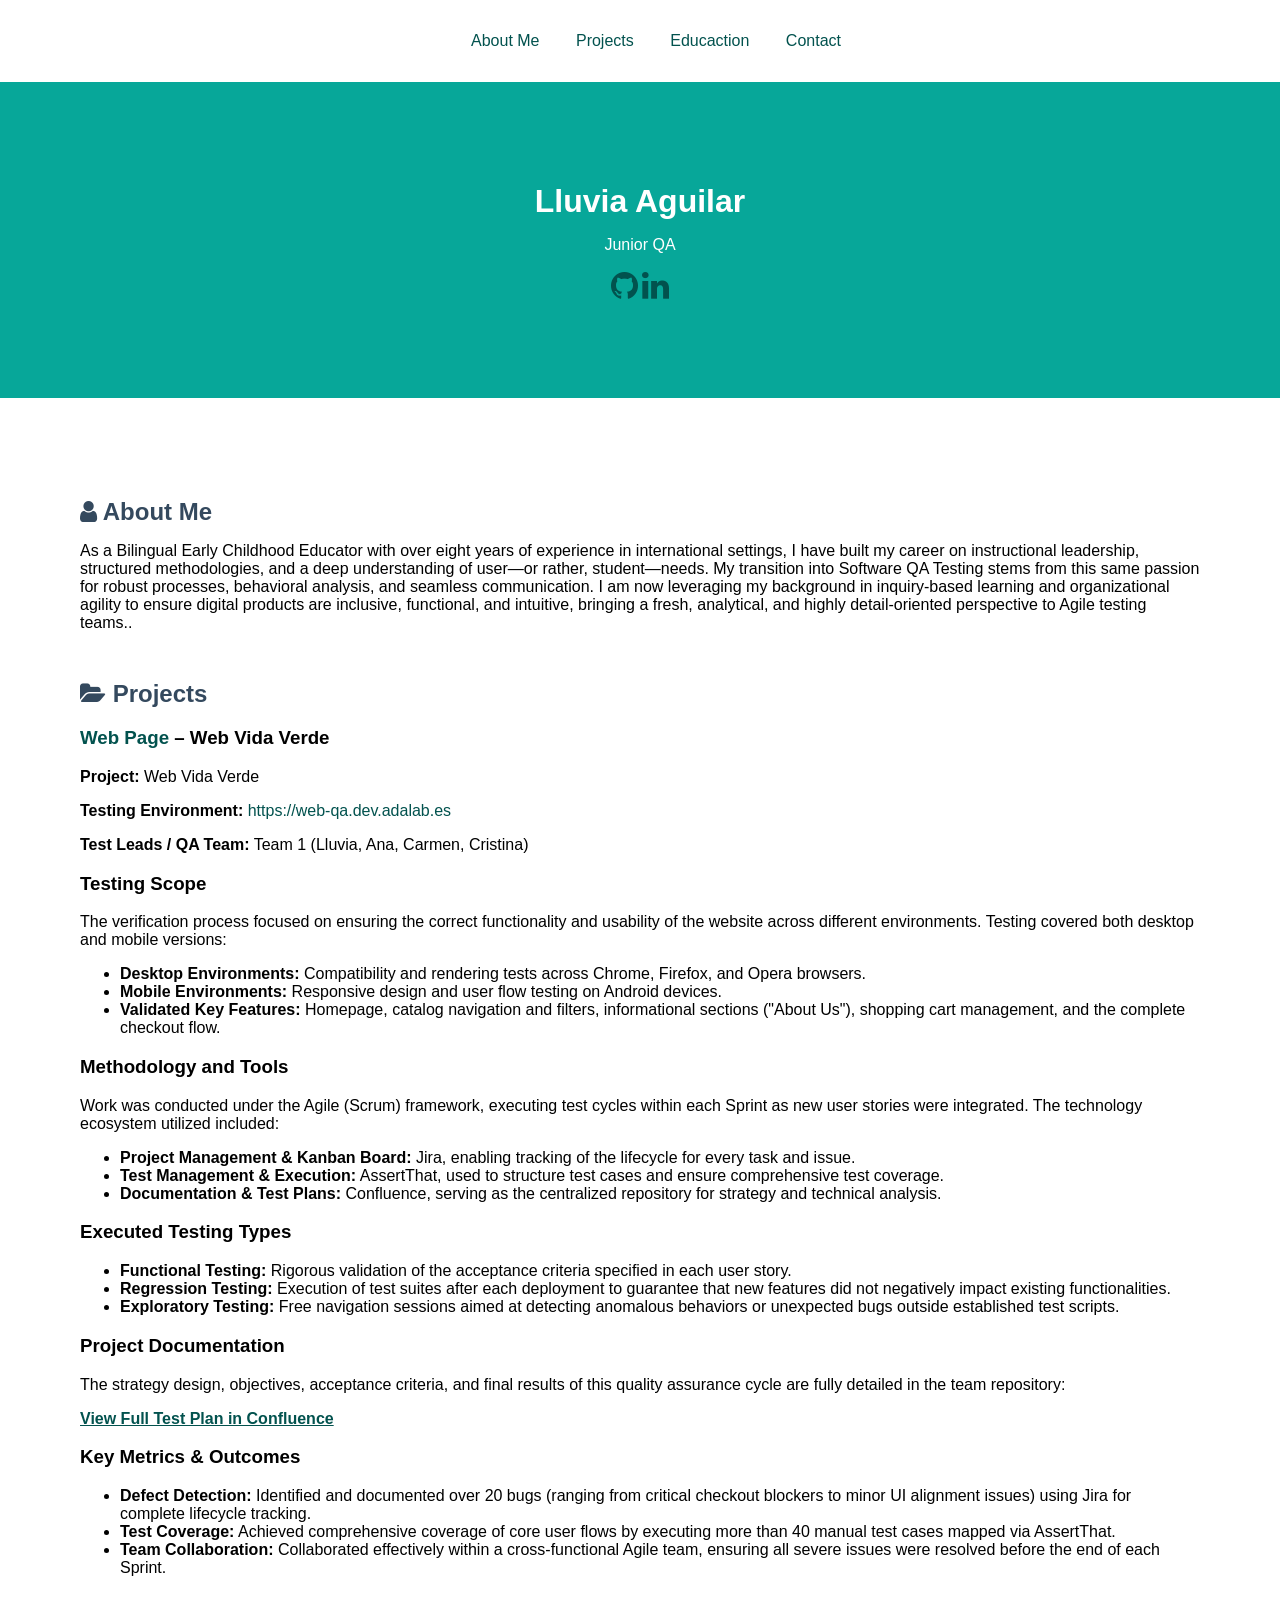
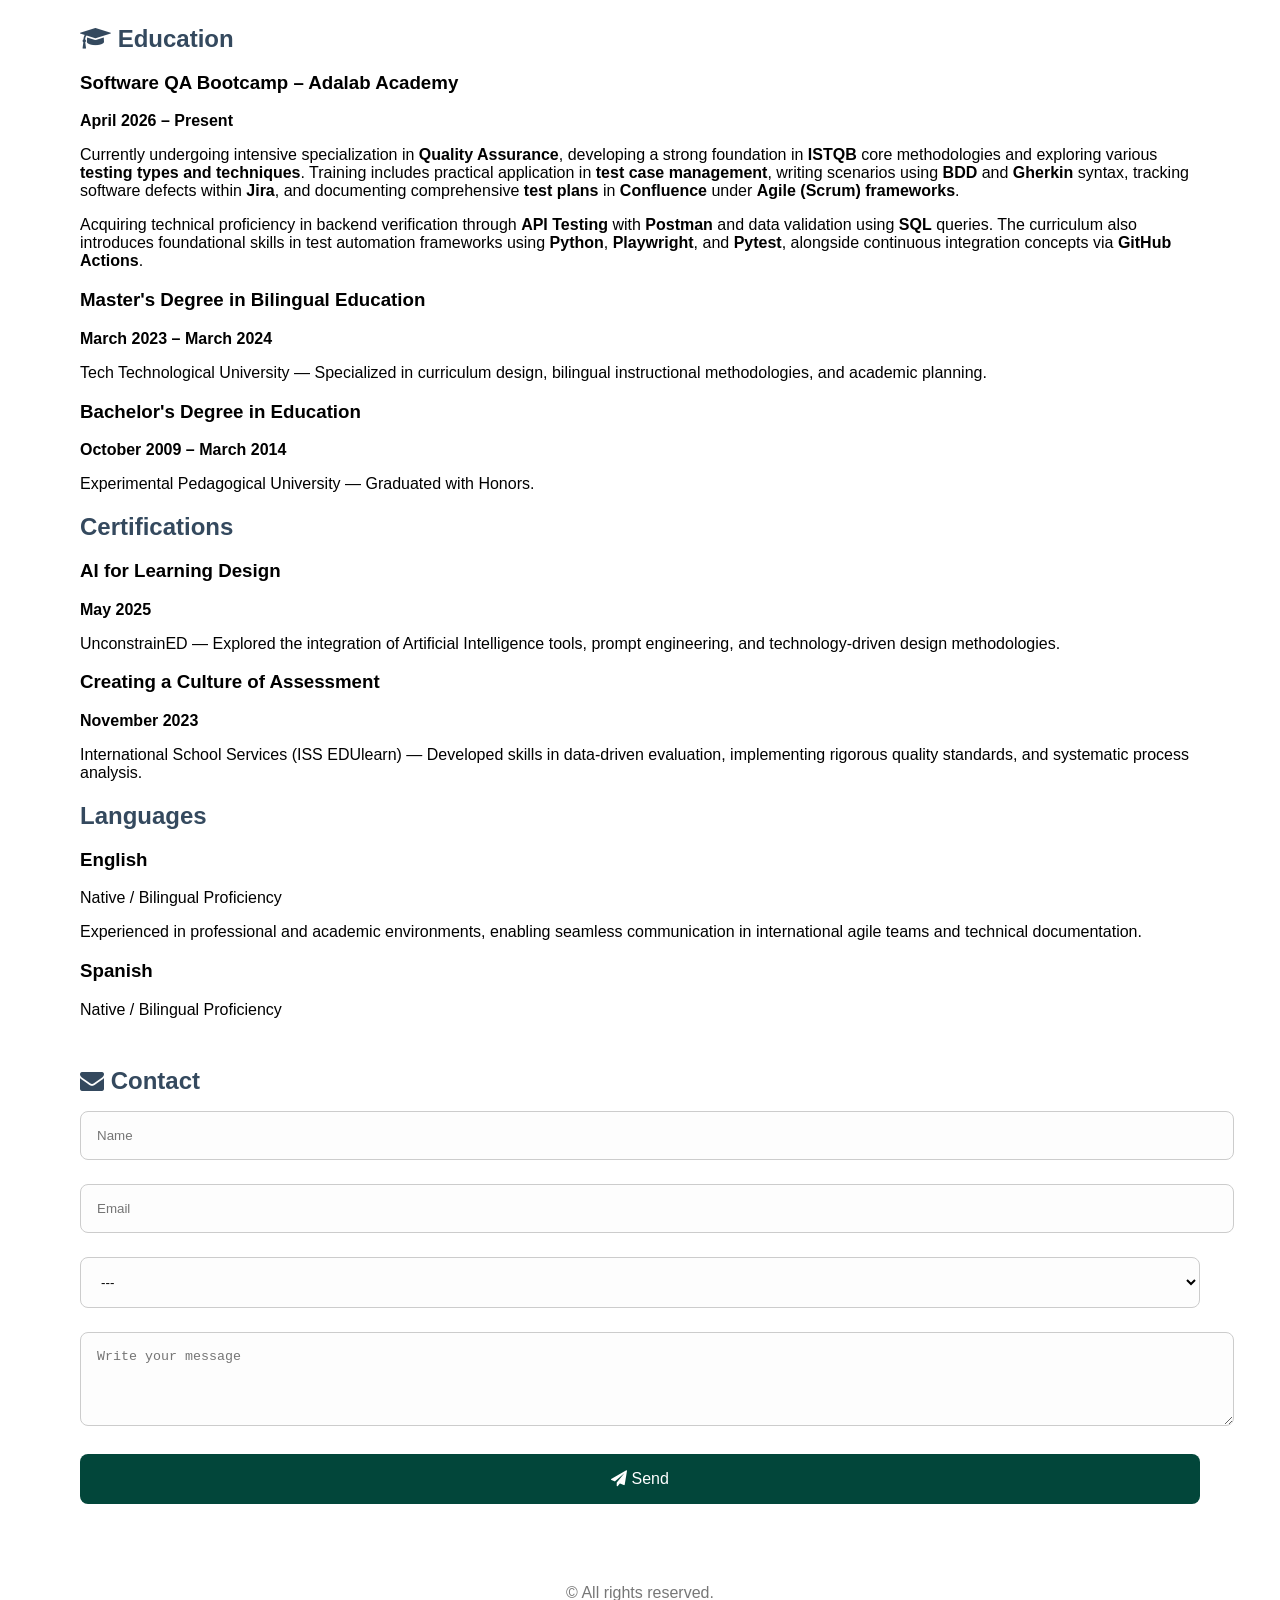
==== index.html @ c4179ae0 "Actualizada sección contacto" ====
<!DOCTYPE html>
<html lang="es">

<head>
  <meta charset="UTF-8" />
  <meta name="viewport" content="width=device-width, initial-scale=1.0" />
  <meta name="description" content="Portfolio QA Junior Lluvia Aguilar" />
  <meta name="author" content="Lluvia Aguilar" />
  <title>Lluvia Aguilar - Portfolio</title>
  <link href="style.css" rel="stylesheet" />
  <!-- Importar Font Awesome para los iconos -->
  <link rel="stylesheet" href="https://cdnjs.cloudflare.com/ajax/libs/font-awesome/4.7.0/css/font-awesome.min.css" />
</head>

<body>
        <!-- Menú de navegación -->
  <nav>
      <ul>
        <li><a id="aboutme" href="#aboutme">About Me</a></li>
        <li><a id="menuprojects" href="#projects">Projects</a></li>
        <li><a id="menueducation" href="#education">Educaction</a></li>
        <li><a id="menucontact" href="#contact">Contact</a></li>
      </ul>
    </nav>
  <header>
    <h1 id="minombre">Lluvia Aguilar</h1>
    <p id="titulo">Junior QA</p>
    <p>
      <a id="linkgithub" href="https://github.com/LluviaAQAOrganization" title="GitHub"
        class="fa fa-github fa-2x" aria-label="GitHub"></a>
      <a id="linklinkedin" href="https://www.linkedin.com/in/lluvia-aguilar-l-34731b346/" title="LinkedIn"
        class="fa fa-linkedin fa-2x" aria-label="LinkedIn"></a>
    </p>
  </header>
  <main>
    <section id="aboutme">
      <h2 id="tituloaboutme">
        <i class="fa fa-user"></i> About Me
      </h2>
<p>As a Bilingual Early Childhood Educator with over eight years of experience in international settings, I have built my career on instructional leadership, structured methodologies, and a deep understanding of user—or rather, student—needs. My transition into Software QA Testing stems from this same passion for robust processes, behavioral analysis, and seamless communication. I am now leveraging my background in inquiry-based learning and organizational agility to ensure digital products are inclusive, functional, and intuitive, bringing a fresh, analytical, and highly detail-oriented perspective to Agile testing teams..
</p>

    </section>

    <section id="projects">
      <h2 id="tituloprojects">
        <i class="fa fa-folder-open"></i> Projects
      </h2>

      <h3>
        <a id="linkproyectoapi" href="https://web-qa.dev.adalab.es/" target="_blank">Web Page</a>
        – Web Vida Verde
      </h3>
      <p><strong>Project:</strong> Web Vida Verde</p>
<p><strong>Testing Environment:</strong> <a href="https://web-qa.dev.adalab.es" target="_blank">https://web-qa.dev.adalab.es</a></p>
<p><strong>Test Leads / QA Team:</strong> Team 1 (Lluvia, Ana, Carmen, Cristina)</p>
  <h3>Testing Scope</h3>
<p>
  The verification process focused on ensuring the correct functionality and usability of the website across different environments. Testing covered both desktop and mobile versions:
</p>
<ul>
  <li><strong>Desktop Environments:</strong> Compatibility and rendering tests across Chrome, Firefox, and Opera browsers.</li>
  <li><strong>Mobile Environments:</strong> Responsive design and user flow testing on Android devices.</li>
  <li><strong>Validated Key Features:</strong> Homepage, catalog navigation and filters, informational sections ("About Us"), shopping cart management, and the complete checkout flow.</li>
</ul>

<h3>Methodology and Tools</h3>
<p>
  Work was conducted under the Agile (Scrum) framework, executing test cycles within each Sprint as new user stories were integrated. The technology ecosystem utilized included:
</p>
<ul>
  <li><strong>Project Management & Kanban Board:</strong> Jira, enabling tracking of the lifecycle for every task and issue.</li>
  <li><strong>Test Management & Execution:</strong> AssertThat, used to structure test cases and ensure comprehensive test coverage.</li>
  <li><strong>Documentation & Test Plans:</strong> Confluence, serving as the centralized repository for strategy and technical analysis.</li>
</ul>

<h3>Executed Testing Types</h3>
<ul>
  <li><strong>Functional Testing:</strong> Rigorous validation of the acceptance criteria specified in each user story.</li>
  <li><strong>Regression Testing:</strong> Execution of test suites after each deployment to guarantee that new features did not negatively impact existing functionalities.</li>
  <li><strong>Exploratory Testing:</strong> Free navigation sessions aimed at detecting anomalous behaviors or unexpected bugs outside established test scripts.</li>
</ul>

<h3>Project Documentation</h3>
<p>
  The strategy design, objectives, acceptance criteria, and final results of this quality assurance cycle are fully detailed in the team repository:
</p>
<p>
  <strong><a href="https://bootcampqa-equipo1.atlassian.net/wiki/spaces/E1/pages/98306/Plan+de+Pruebas+-+Web+Vida+Verde" target="_blank" style="color: #02524e; text-decoration: underline;">View Full Test Plan in Confluence</a></strong>
</p>
 
<h3>Key Metrics & Outcomes</h3>
<ul>
  <li><strong>Defect Detection:</strong> Identified and documented over 20 bugs (ranging from critical checkout blockers to minor UI alignment issues) using Jira for complete lifecycle tracking.</li>
  <li><strong>Test Coverage:</strong> Achieved comprehensive coverage of core user flows by executing more than 40 manual test cases mapped via AssertThat.</li>
  <li><strong>Team Collaboration:</strong> Collaborated effectively within a cross-functional Agile team, ensuring all severe issues were resolved before the end of each Sprint.</li>
</ul>

    </section>

    <section id="educacion">
      <h2 id="tituloeducacion">
        <i class="fa fa-graduation-cap"></i> Education
      </h2>

      <h3>Software QA Bootcamp – Adalab Academy</h3>
<p><strong>April 2026 – Present</strong></p>

    Currently undergoing intensive specialization in <strong>Quality Assurance</strong>, developing a strong foundation in 
    <strong>ISTQB</strong> core methodologies and exploring various <strong>testing types and techniques</strong>. 
    Training includes practical application in <strong>test case management</strong>, writing scenarios using 
    <strong>BDD</strong> and <strong>Gherkin</strong> syntax, tracking software defects within <strong>Jira</strong>, 
    and documenting comprehensive <strong>test plans</strong> in <strong>Confluence</strong> under <strong>Agile (Scrum) frameworks</strong>.
  </p>
  
  <p>
    Acquiring technical proficiency in backend verification through <strong>API Testing</strong> with 
    <strong>Postman</strong> and data validation using <strong>SQL</strong> queries. The curriculum also introduces 
    foundational skills in test automation frameworks using <strong>Python</strong>, <strong>Playwright</strong>, and 
    <strong>Pytest</strong>, alongside continuous integration concepts via <strong>GitHub Actions</strong>.
  </p>

     <div class="education-block">
  <h3>Master's Degree in Bilingual Education</h3>
  <p class="date"><strong>March 2023 – March 2024</strong></p>
  <p>Tech Technological University — Specialized in curriculum design, bilingual instructional methodologies, and academic planning.</p>
</div>

<div class="education-block">
  <h3>Bachelor's Degree in Education</h3>
  <p class="date"><strong>October 2009 – March 2014</strong></p>
  <p>Experimental Pedagogical University — Graduated with Honors.</p>
</div>

<h2>Certifications</h2>

<div class="education-block">
  <h3>AI for Learning Design</h3>
  <p class="date"><strong>May 2025</strong></p>
  <p>UnconstrainED — Explored the integration of Artificial Intelligence tools, prompt engineering, and technology-driven design methodologies.</p>
</div>

<div class="education-block">
  <h3>Creating a Culture of Assessment</h3>
  <p class="date"><strong>November 2023</strong></p>
  <p>International School Services (ISS EDUlearn) — Developed skills in data-driven evaluation, implementing rigorous quality standards, and systematic process analysis.</p>
</div>

<section id="languages">
  <h2>Languages</h2>
  
  <div class="education-block">
    <h3>English</h3>
    <p class="education-date">Native / Bilingual Proficiency</p>
    <p>Experienced in professional and academic environments, enabling seamless communication in international agile teams and technical documentation.</p>
  </div>

  <div class="education-block">
    <h3>Spanish</h3>
    <p class="education-date">Native / Bilingual Proficiency</p>
  </div>
</section>

    </section>

<section id="contact">
  <h2 id="titulocontacto">
    <i class="fa fa-envelope"></i> Contact
  </h2>
  <form id="contactForm" onsubmit="return enviarFormulario(event)">
    <input id="name" type="text" placeholder="Name" />
    <input id="email" type="email" placeholder="Email" />
    <select id="message">
      <option value="">---</option>
      <option value="info">Information</option>
      <option value="job">Job Opportunity</option>
      <option value="other">Other</option>
    </select>
    <textarea id="mensaje" rows="4" placeholder="Write your message"></textarea>
    <button id="enviar" type="submit">
      <i class="fa fa-paper-plane"></i> Send
    </button>
  </form>
  <p id="formMessage"></p>
</section>


  <footer>
    <p>&copy; All rights reserved.</p>
  </footer>
</body>
<script src="script.js" defer></script>
</html>
---- style.css ----
body {
  font-family: Verdana, Arial, sans-serif;
  font-size: 1rem;
  color: black;
  margin: 0;
}

header {
  background-color: rgb(7, 167, 153);
  color: white;
  padding: 5rem;
  text-align: center;
}

main {
  padding: 5rem;
  text-align: left;
}

nav {
  text-align: center;
  width:100%;
  padding: 1rem;
}

nav ul {
  padding: 0;
  margin: 0;
    background-color: white;
  
}

nav ul li {
  display: inline-block;
  margin: 0rem;
  font-size: 1rem;
  padding: 1rem;
  border-radius: 0.5rem ;

}
/* Menú vertical en móvil */
@media (max-width: 768px) {
  nav ul li {
    display: block;
    margin: 0.8rem 0;
  }
}

h1 {
  font-size: 2rem;
  margin-bottom: 1rem;
}

p {
  font-size: 1rem;
  margin-bottom: 1rem;
}

a {
  color: #02524e;
  text-decoration: none;
}

a:hover {
  text-decoration: underline;
}

section {
  margin-bottom: 3rem;
}

h2 {
  font-size: 1.5rem;
  margin-bottom: 1rem;
  color: #34495e;
}

/* FORMULARIO */
form {
  width: 100%;
  font-size: 1rem;
}

input,
textarea,
select {
  width: 100%;
  padding: 1rem;
  margin-bottom: 1.5rem;
  border: 1px solid #ccc;
  border-radius: 0.5rem;
  background-color: #fdfdfd;
}

button {
  width: 100%;
  padding: 1rem;
  background-color: #02463a;
  color: white;
  border: none;
  border-radius: 0.5rem;
  font-size: 1rem;
}

footer {
  margin-top: 2rem;
  padding: 1rem;
  font-size: 0.9rem;
  color: #777;
  text-align: center;
}

table {
  width: 100%;
  border-collapse: collapse;
  table-layout: fixed; /* CLAVE */
  font-family: Arial, sans-serif;
}

th, td {
  border: 1px solid #ddd;
  padding: 6px;
  font-size: 14px;
  word-wrap: break-word;
  overflow-wrap: break-word;
}

thead {
  background-color: #f4f4f4;
}

/* Móvil */
@media (max-width: 768px) {
  th, td {
    font-size: 12px;
    padding: 4px;
  }
}
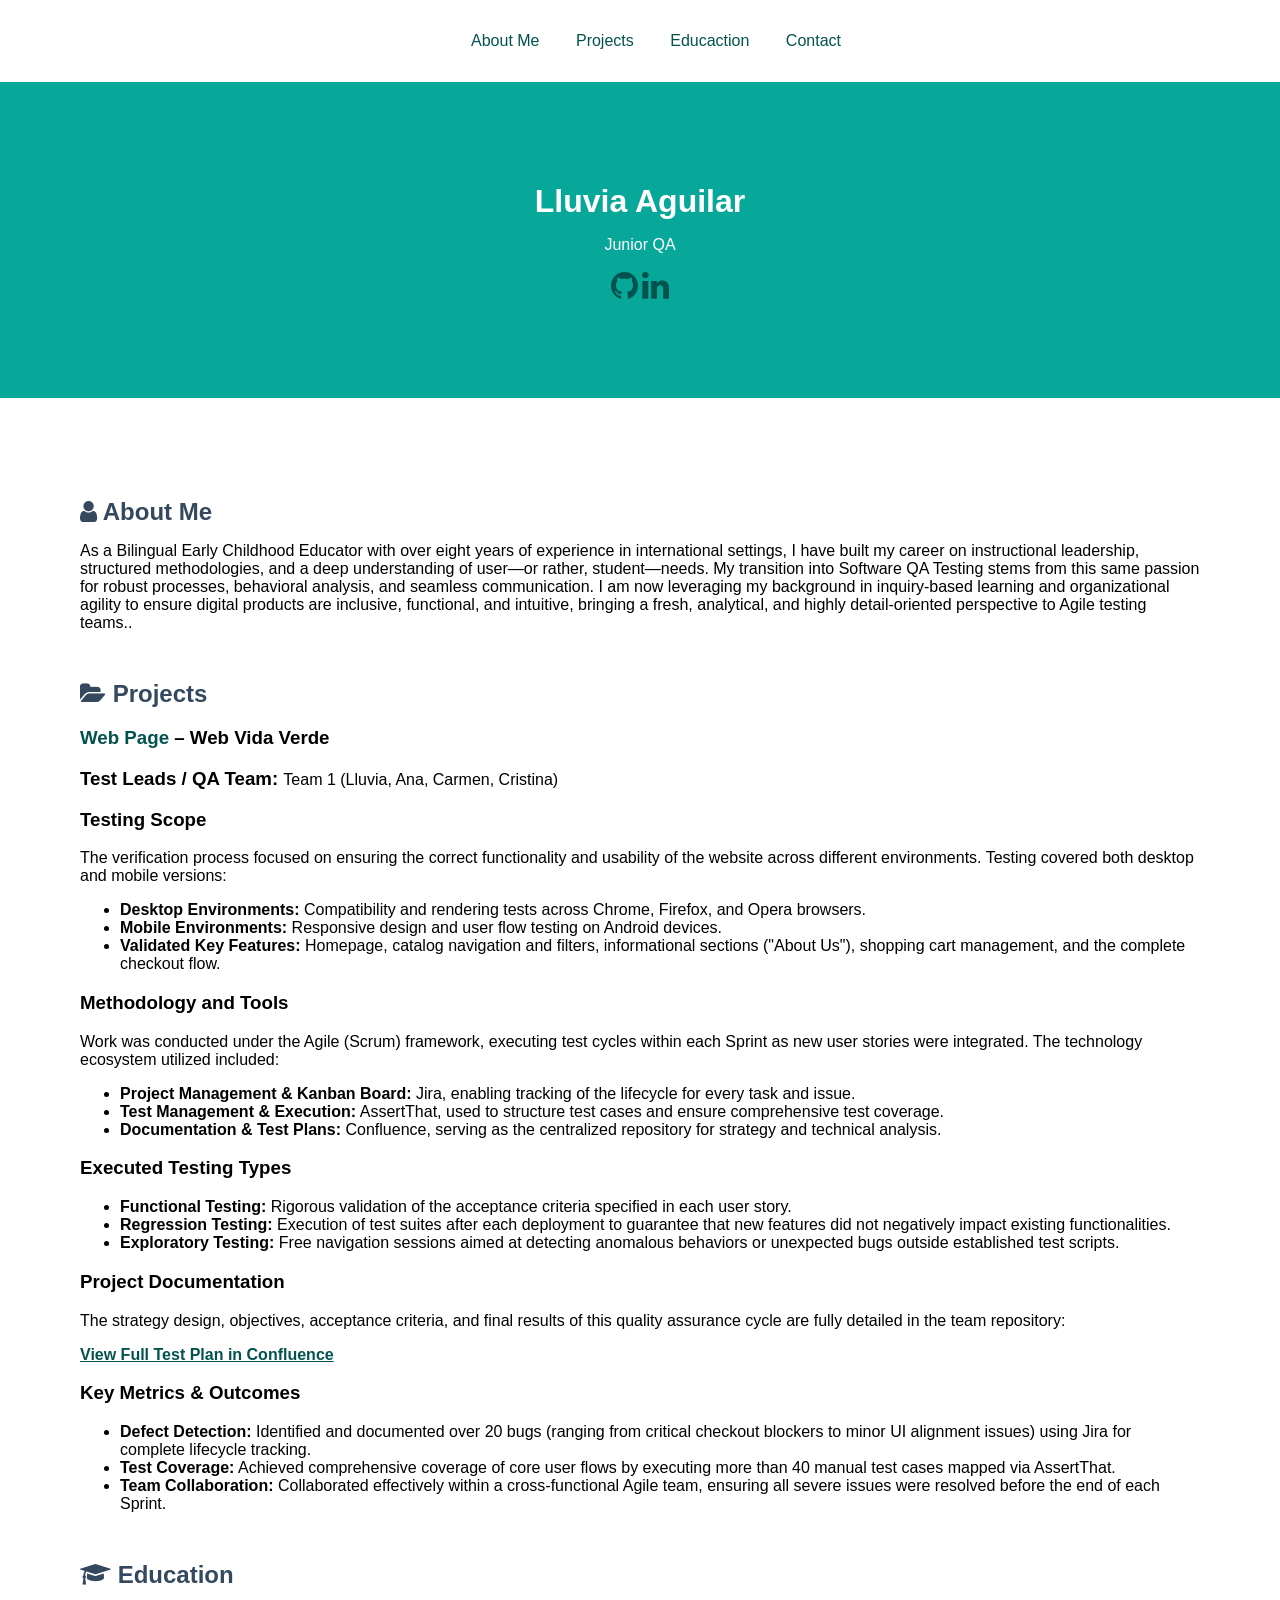
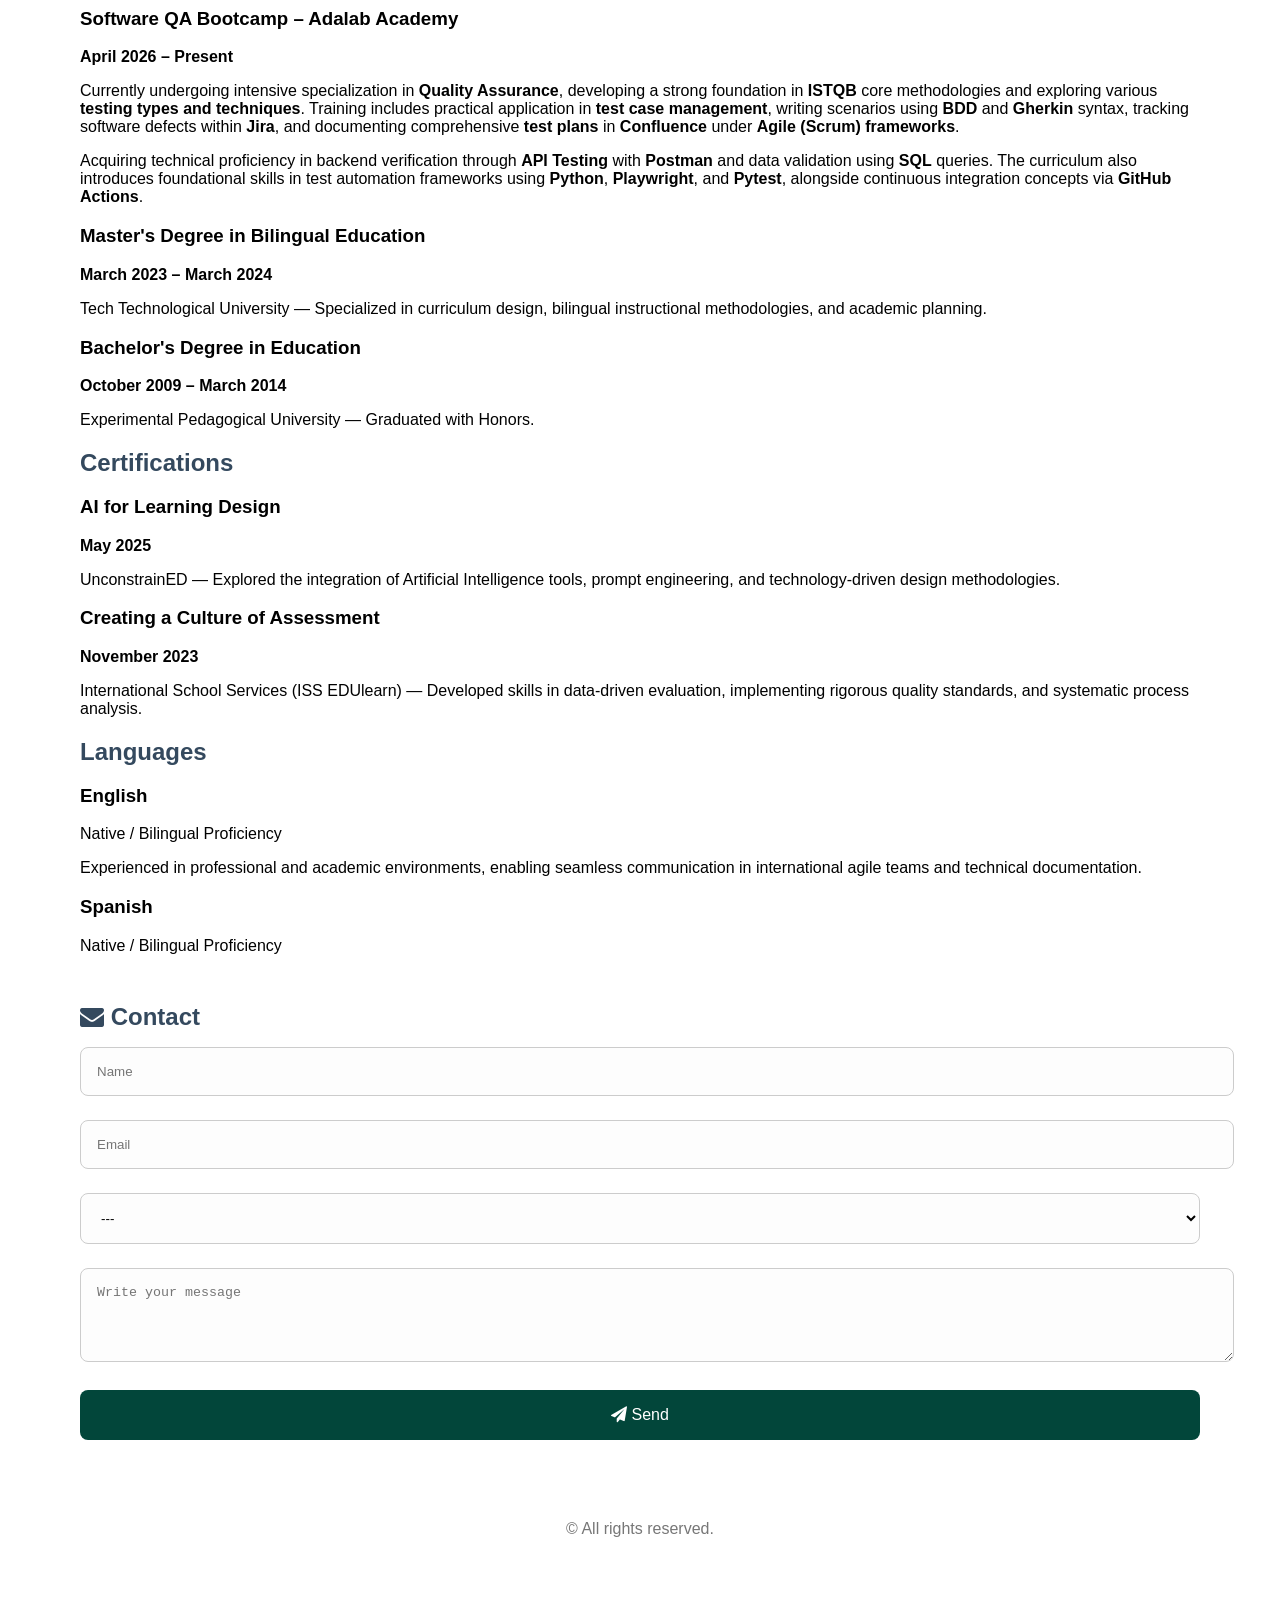
==== commit 43967640: "Cambios practicas" ====
--- a/index.html
+++ b/index.html
@@ -51,9 +51,8 @@
         <a id="linkproyectoapi" href="https://web-qa.dev.adalab.es/" target="_blank">Web Page</a>
         – Web Vida Verde
       </h3>
-      <p><strong>Project:</strong> Web Vida Verde</p>
-<p><strong>Testing Environment:</strong> <a href="https://web-qa.dev.adalab.es" target="_blank">https://web-qa.dev.adalab.es</a></p>
-<p><strong>Test Leads / QA Team:</strong> Team 1 (Lluvia, Ana, Carmen, Cristina)</p>
+      <h3>Test Leads / QA Team: <span class="team-description">Team 1 (Lluvia, Ana, Carmen, Cristina)</span></h3>
+
   <h3>Testing Scope</h3>
 <p>
   The verification process focused on ensuring the correct functionality and usability of the website across different environments. Testing covered both desktop and mobile versions:
--- a/style.css
+++ b/style.css
@@ -137,4 +137,8 @@
   }
 }
 
+.team-description {
+  font-weight: normal;
+  font-size: 1rem;
+}
 
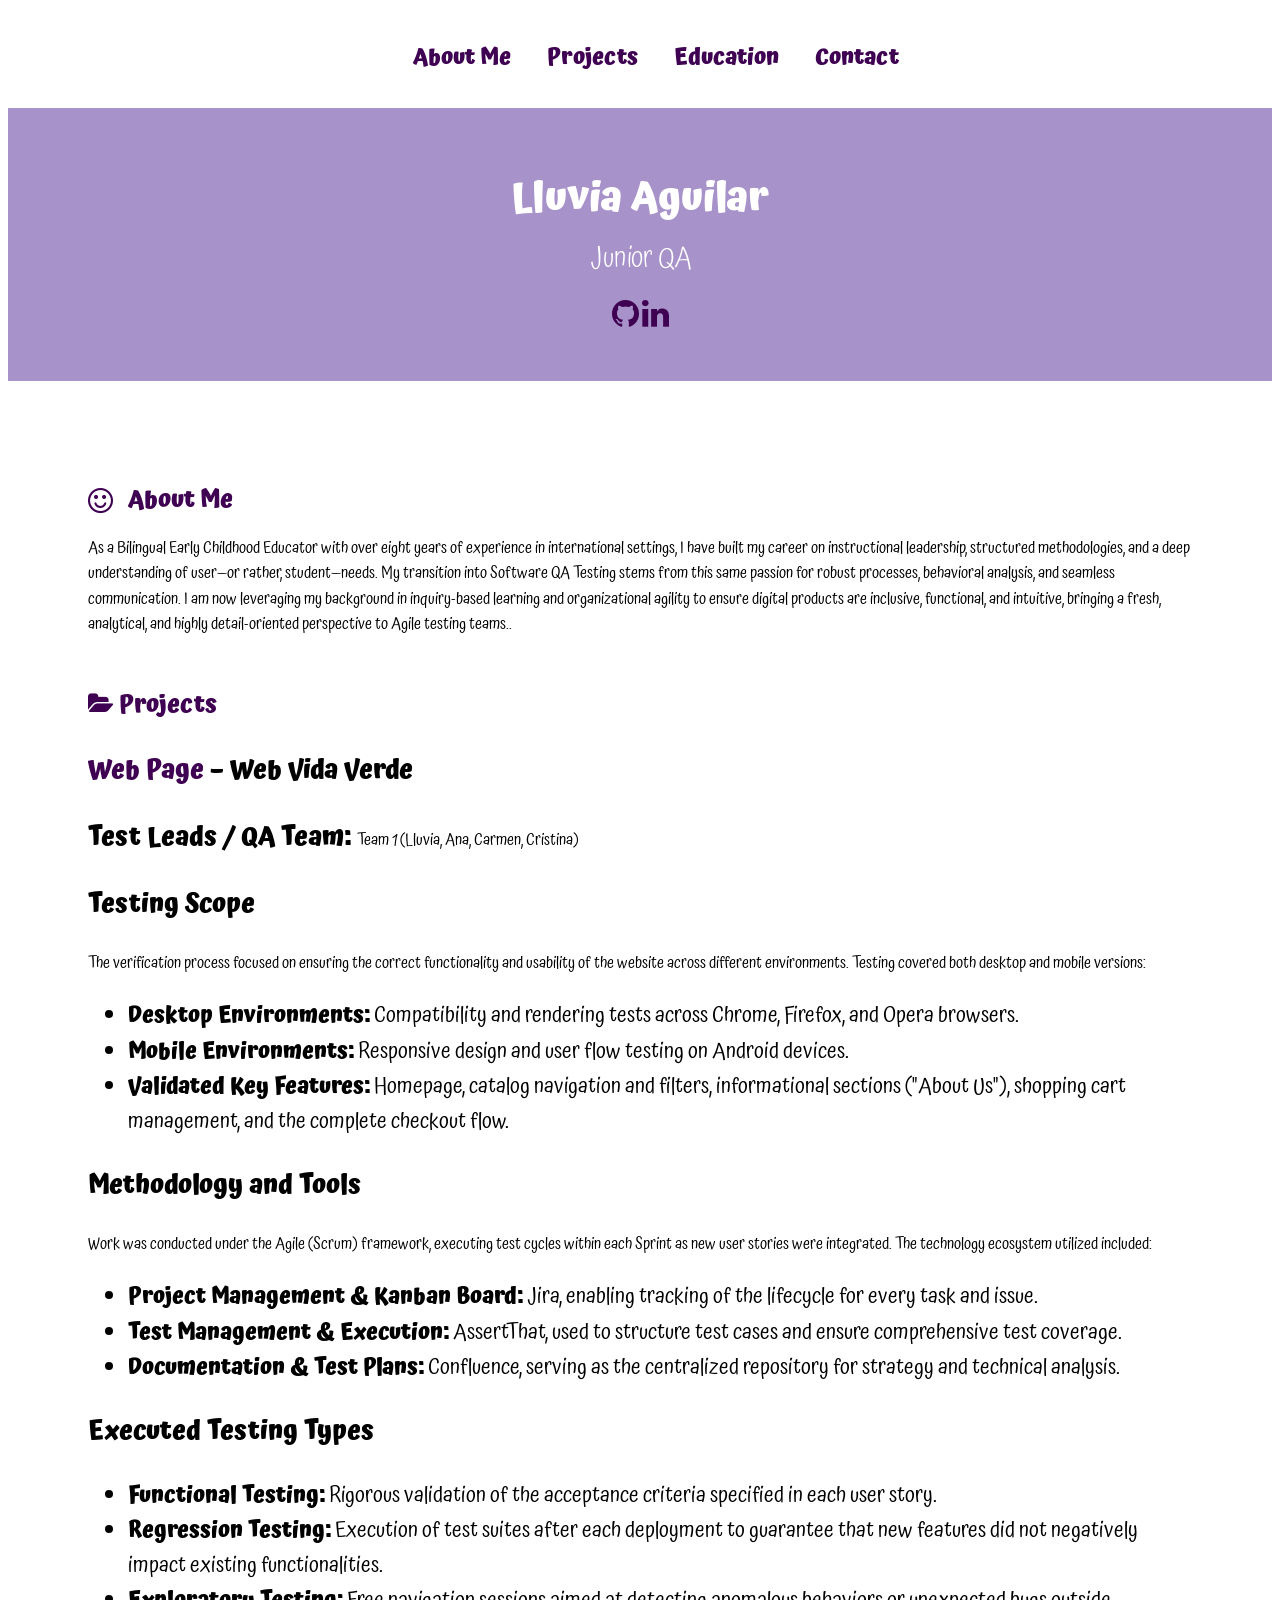
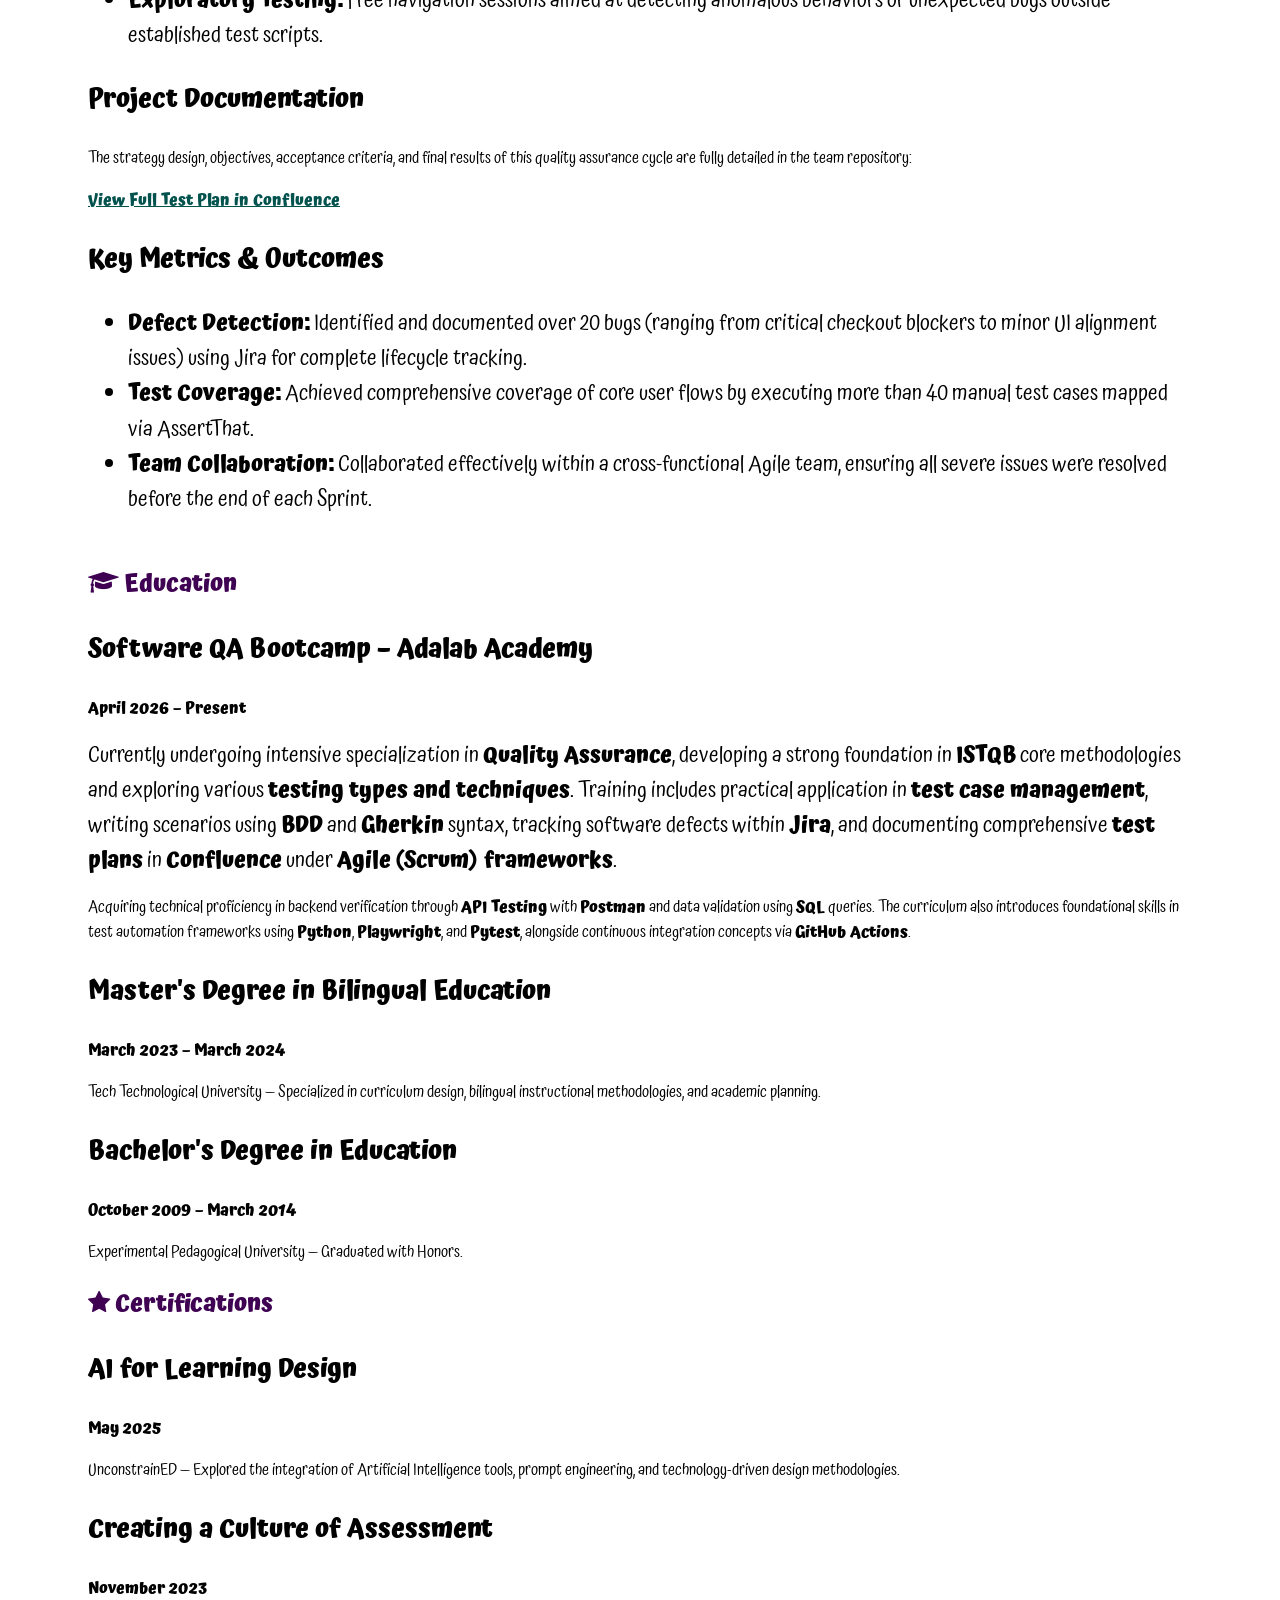
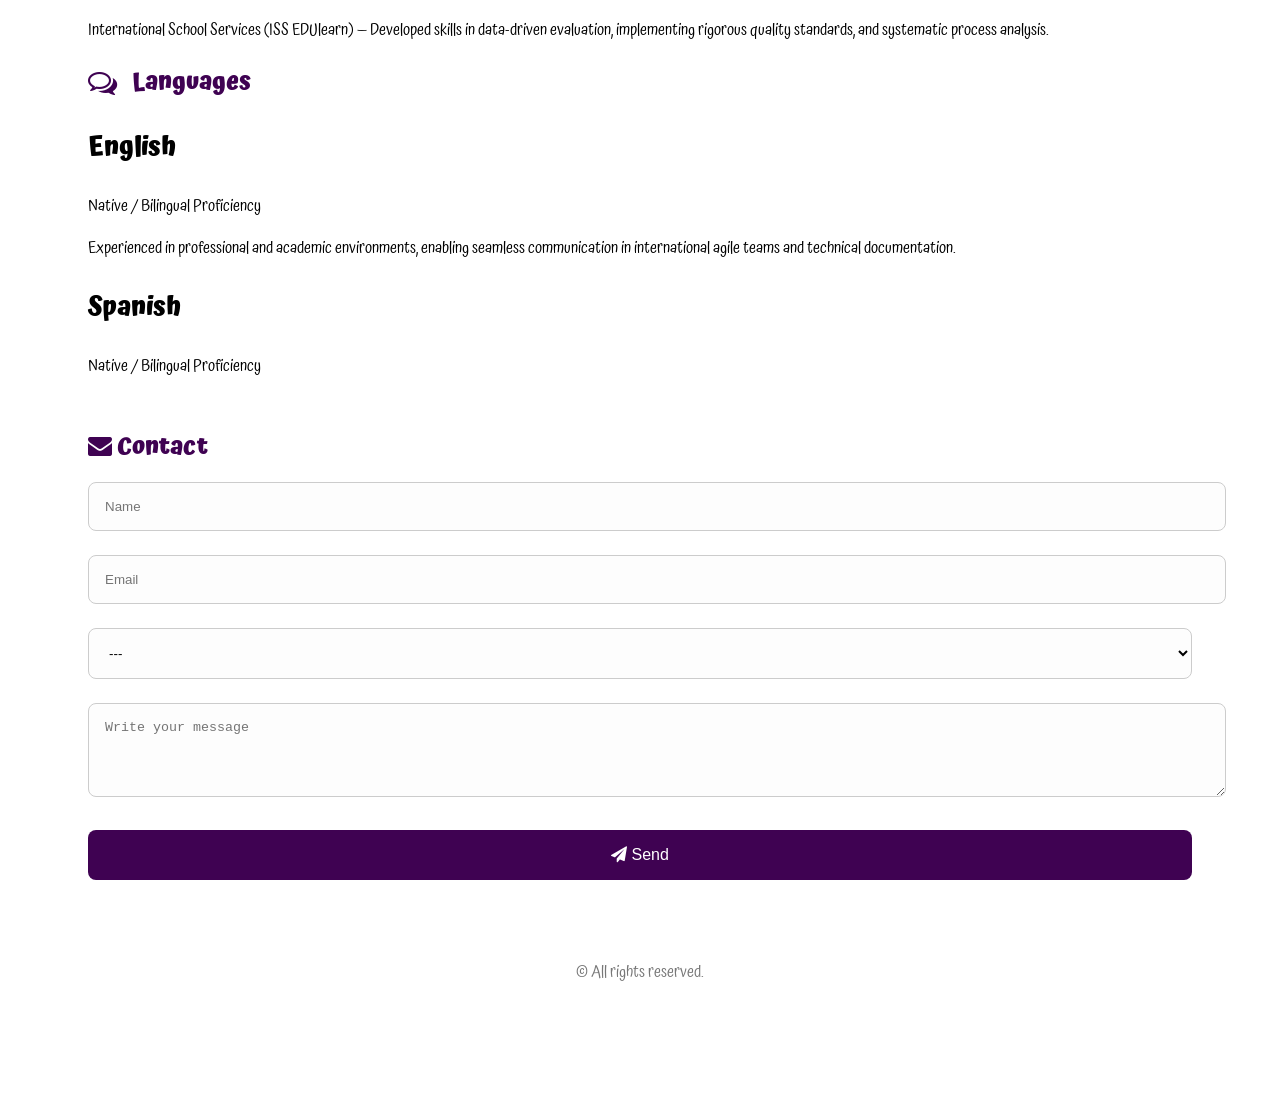
==== commit 2fd0af7c: "Modificada tipografia y colores de la pagina" ====
--- a/index.html
+++ b/index.html
@@ -7,6 +7,9 @@
   <meta name="description" content="Portfolio QA Junior Lluvia Aguilar" />
   <meta name="author" content="Lluvia Aguilar" />
   <title>Lluvia Aguilar - Portfolio</title>
+  <title>Lluvia Aguilar - Portfolio</title>
+<link href="https://fonts.googleapis.com/css?family=Atma" rel="stylesheet">
+<link href="style.css" rel="stylesheet" />
   <link href="style.css" rel="stylesheet" />
   <!-- Importar Font Awesome para los iconos -->
   <link rel="stylesheet" href="https://cdnjs.cloudflare.com/ajax/libs/font-awesome/4.7.0/css/font-awesome.min.css" />
@@ -18,7 +21,7 @@
       <ul>
         <li><a id="aboutme" href="#aboutme">About Me</a></li>
         <li><a id="menuprojects" href="#projects">Projects</a></li>
-        <li><a id="menueducation" href="#education">Educaction</a></li>
+        <li><a id="menueducation" href="#education">Education</a></li>
         <li><a id="menucontact" href="#contact">Contact</a></li>
       </ul>
     </nav>
@@ -34,9 +37,9 @@
   </header>
   <main>
     <section id="aboutme">
-      <h2 id="tituloaboutme">
-        <i class="fa fa-user"></i> About Me
-      </h2>
+     <h2 id="tituloaboutme">
+  <i class="fa fa-smile-o"></i> About Me
+</h2>
 <p>As a Bilingual Early Childhood Educator with over eight years of experience in international settings, I have built my career on instructional leadership, structured methodologies, and a deep understanding of user—or rather, student—needs. My transition into Software QA Testing stems from this same passion for robust processes, behavioral analysis, and seamless communication. I am now leveraging my background in inquiry-based learning and organizational agility to ensure digital products are inclusive, functional, and intuitive, bringing a fresh, analytical, and highly detail-oriented perspective to Agile testing teams..
 </p>
 
@@ -97,7 +100,7 @@
 
     </section>
 
-    <section id="educacion">
+    <section id="education">
       <h2 id="tituloeducacion">
         <i class="fa fa-graduation-cap"></i> Education
       </h2>
@@ -131,8 +134,9 @@
   <p>Experimental Pedagogical University — Graduated with Honors.</p>
 </div>
 
-<h2>Certifications</h2>
-
+<h2 id="titulocertificaciones">
+  <i class="fa fa-star"></i> Certifications
+</h2>
 <div class="education-block">
   <h3>AI for Learning Design</h3>
   <p class="date"><strong>May 2025</strong></p>
@@ -146,7 +150,9 @@
 </div>
 
 <section id="languages">
-  <h2>Languages</h2>
+  <h2 id="titulolenguajes">
+  <i class="fa fa-comments-o"></i> Languages
+</h2>
   
   <div class="education-block">
     <h3>English</h3>
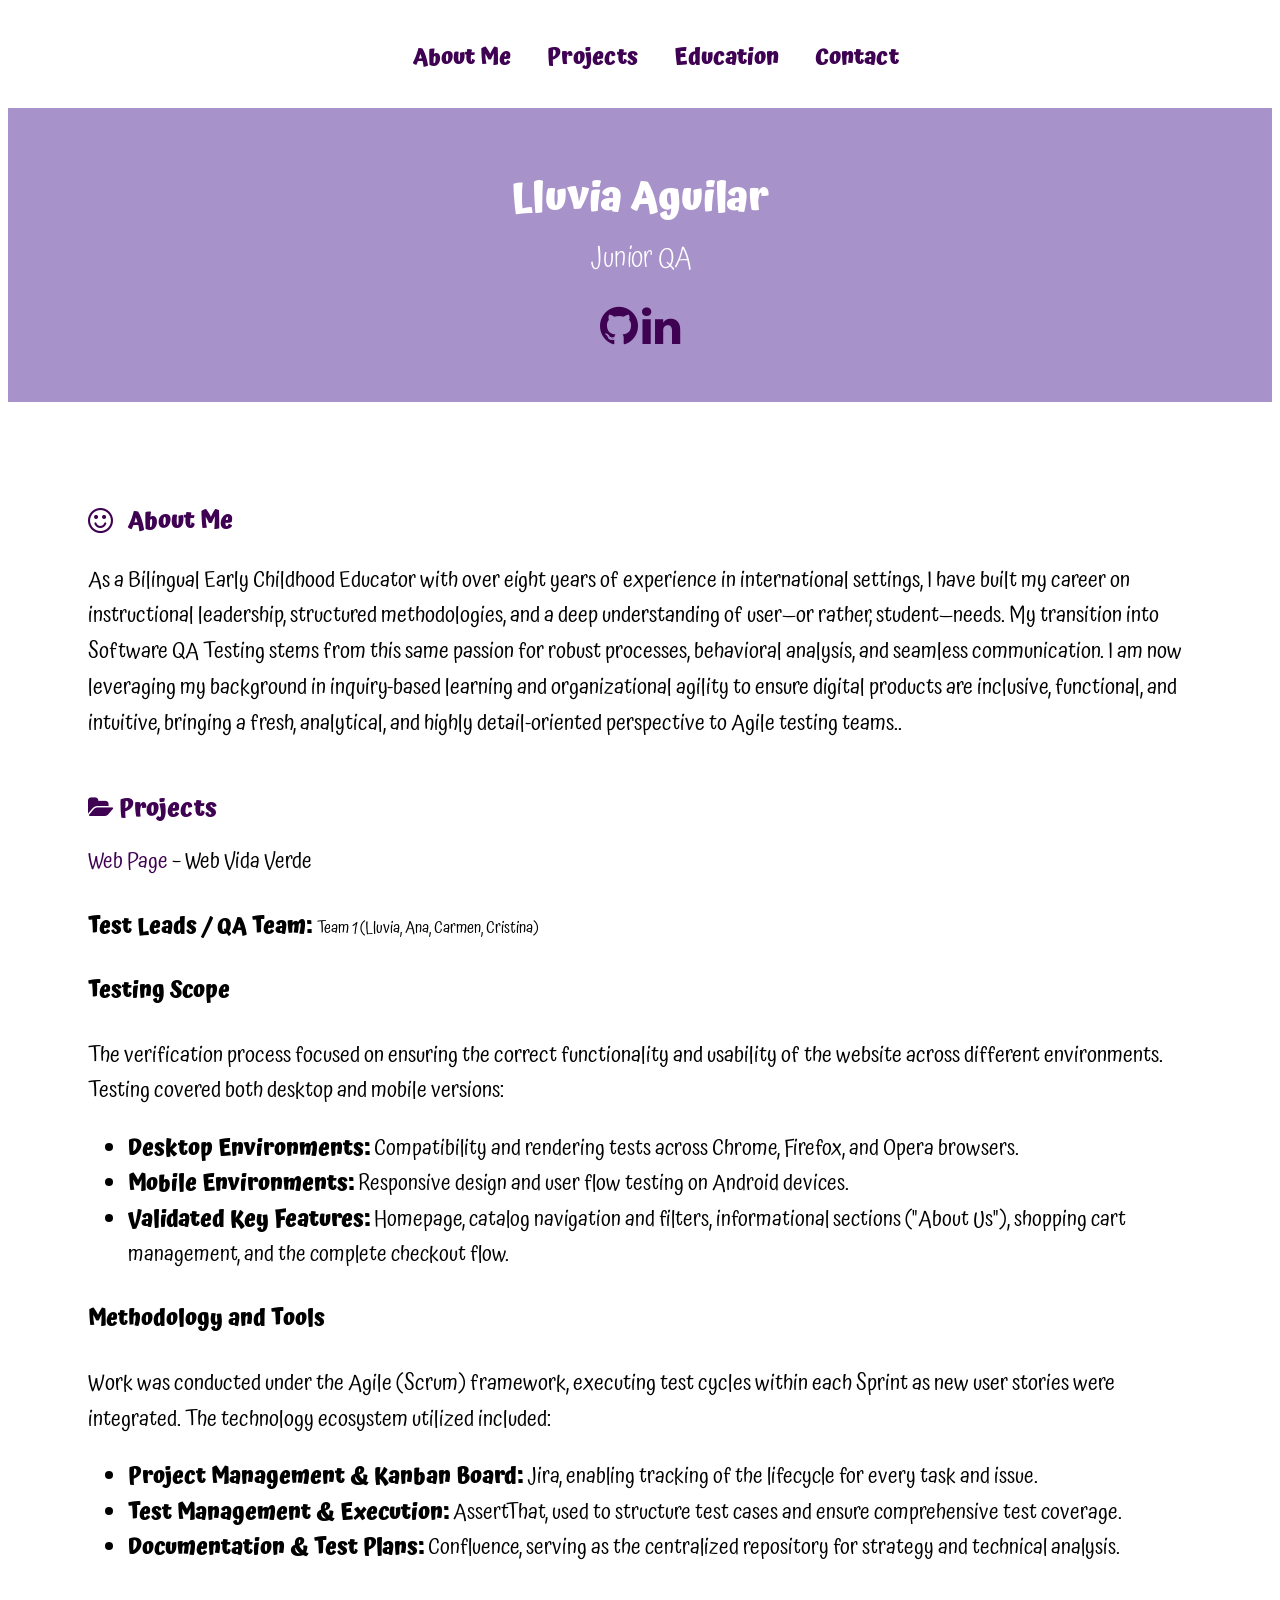
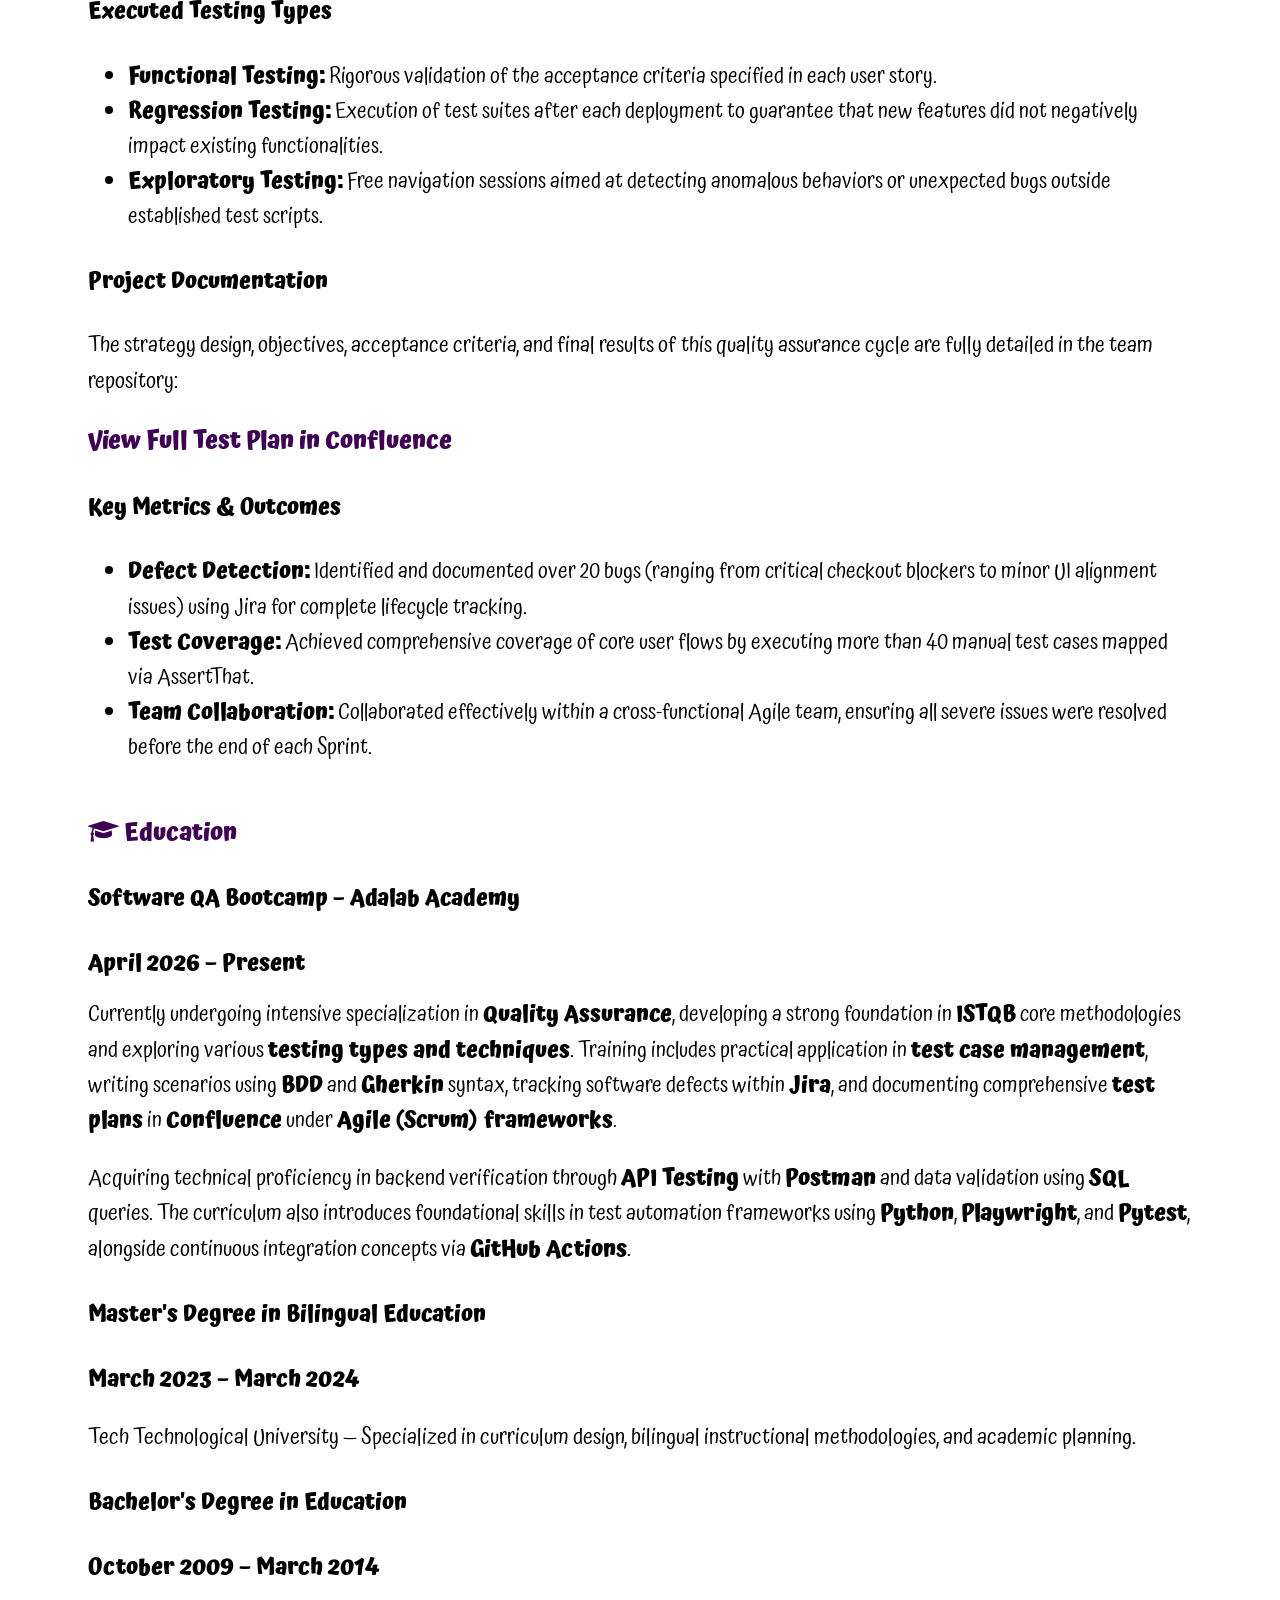
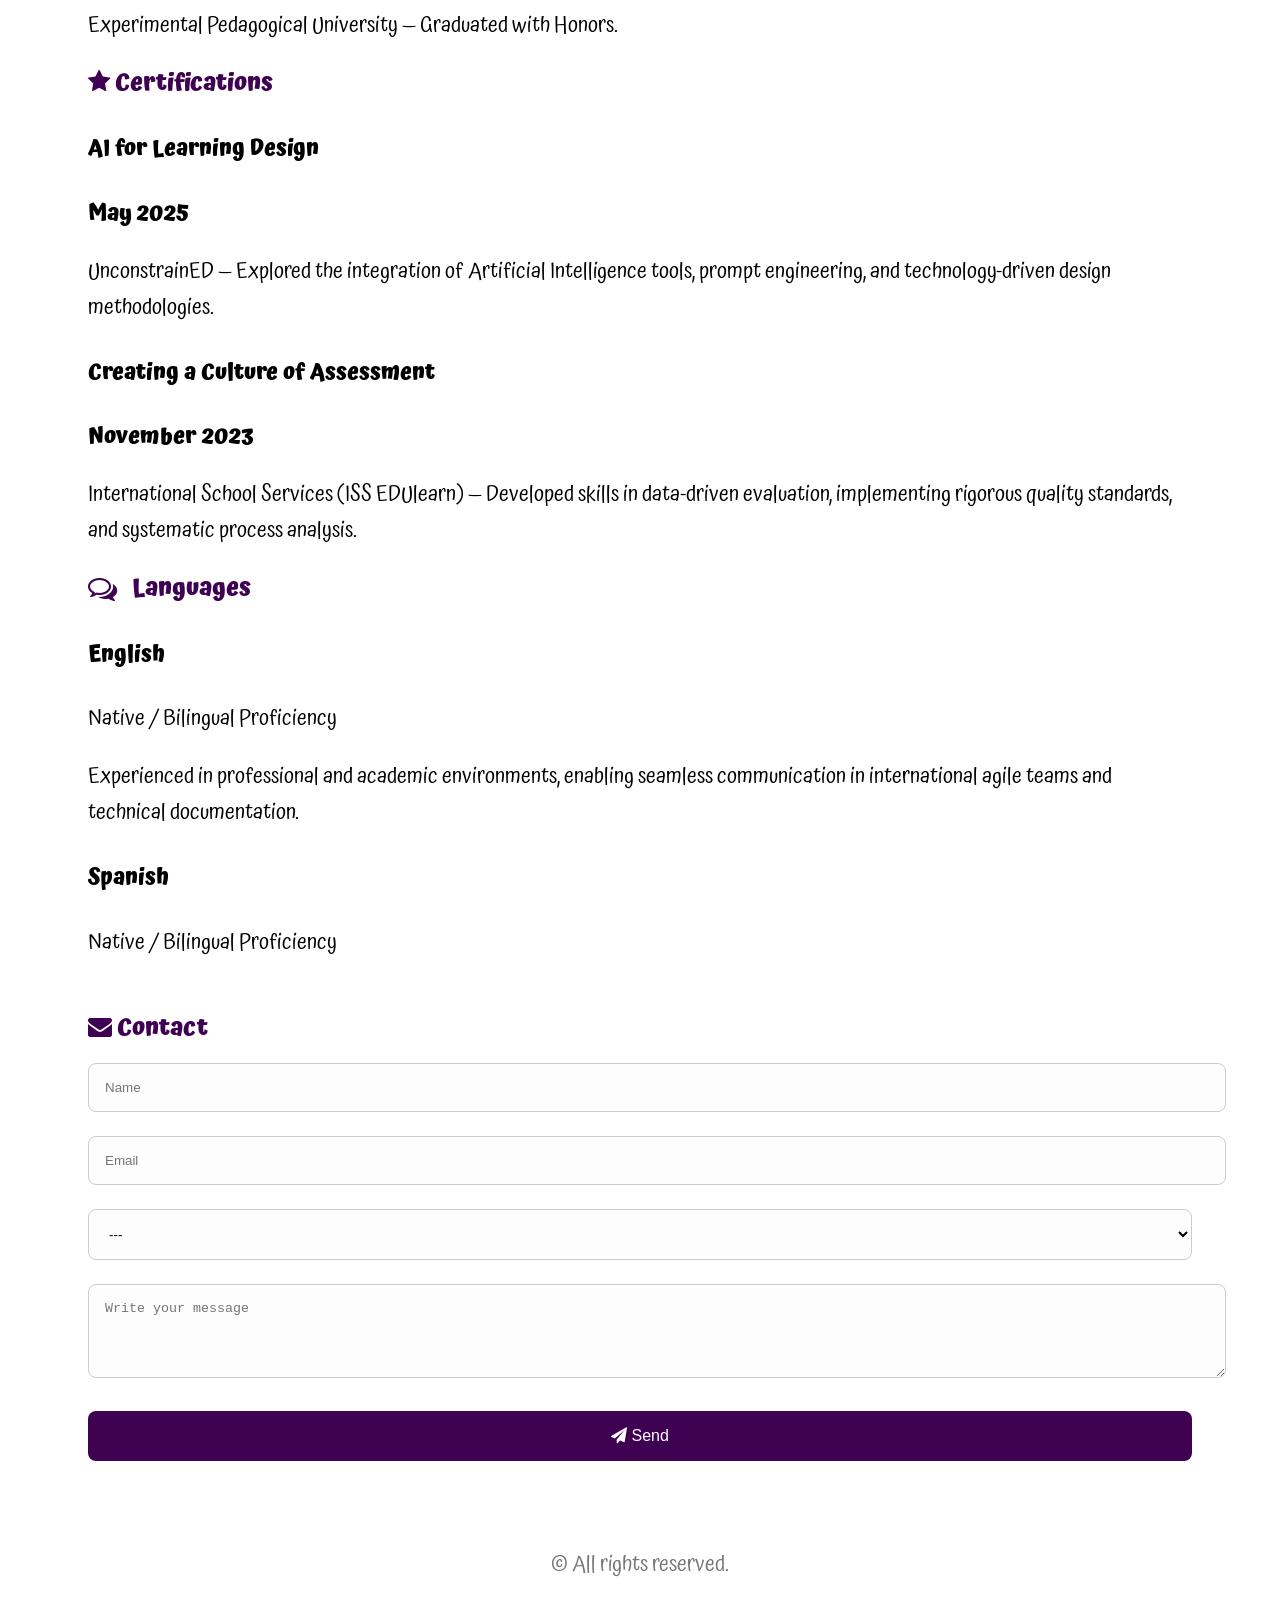
==== commit 3ca23780: "Modificado tamaño de letra" ====
--- a/index.html
+++ b/index.html
@@ -50,13 +50,13 @@
         <i class="fa fa-folder-open"></i> Projects
       </h2>
 
-      <h3>
+      <h>
         <a id="linkproyectoapi" href="https://web-qa.dev.adalab.es/" target="_blank">Web Page</a>
         – Web Vida Verde
       </h3>
-      <h3>Test Leads / QA Team: <span class="team-description">Team 1 (Lluvia, Ana, Carmen, Cristina)</span></h3>
+      <h4>Test Leads / QA Team: <span class="team-description">Team 1 (Lluvia, Ana, Carmen, Cristina)</span></h4>
 
-  <h3>Testing Scope</h3>
+  <h4>Testing Scope</h4>
 <p>
   The verification process focused on ensuring the correct functionality and usability of the website across different environments. Testing covered both desktop and mobile versions:
 </p>
@@ -66,7 +66,7 @@
   <li><strong>Validated Key Features:</strong> Homepage, catalog navigation and filters, informational sections ("About Us"), shopping cart management, and the complete checkout flow.</li>
 </ul>
 
-<h3>Methodology and Tools</h3>
+<h4>Methodology and Tools</h4>
 <p>
   Work was conducted under the Agile (Scrum) framework, executing test cycles within each Sprint as new user stories were integrated. The technology ecosystem utilized included:
 </p>
@@ -76,22 +76,22 @@
   <li><strong>Documentation & Test Plans:</strong> Confluence, serving as the centralized repository for strategy and technical analysis.</li>
 </ul>
 
-<h3>Executed Testing Types</h3>
+<h4>Executed Testing Types</h4>
 <ul>
   <li><strong>Functional Testing:</strong> Rigorous validation of the acceptance criteria specified in each user story.</li>
   <li><strong>Regression Testing:</strong> Execution of test suites after each deployment to guarantee that new features did not negatively impact existing functionalities.</li>
   <li><strong>Exploratory Testing:</strong> Free navigation sessions aimed at detecting anomalous behaviors or unexpected bugs outside established test scripts.</li>
 </ul>
 
-<h3>Project Documentation</h3>
+<h4>Project Documentation</h4>
 <p>
   The strategy design, objectives, acceptance criteria, and final results of this quality assurance cycle are fully detailed in the team repository:
 </p>
 <p>
-  <strong><a href="https://bootcampqa-equipo1.atlassian.net/wiki/spaces/E1/pages/98306/Plan+de+Pruebas+-+Web+Vida+Verde" target="_blank" style="color: #02524e; text-decoration: underline;">View Full Test Plan in Confluence</a></strong>
+  <strong><a href="https://bootcampqa-equipo1.atlassian.net/wiki/spaces/E1/pages/98306/Plan+de+Pruebas+-+Web+Vida+Verde" target="_blank" style="color: #3f0252; font-size: 24px;">View Full Test Plan in Confluence</a></strong>
 </p>
  
-<h3>Key Metrics & Outcomes</h3>
+<h4>Key Metrics & Outcomes</h4>
 <ul>
   <li><strong>Defect Detection:</strong> Identified and documented over 20 bugs (ranging from critical checkout blockers to minor UI alignment issues) using Jira for complete lifecycle tracking.</li>
   <li><strong>Test Coverage:</strong> Achieved comprehensive coverage of core user flows by executing more than 40 manual test cases mapped via AssertThat.</li>
@@ -105,7 +105,7 @@
         <i class="fa fa-graduation-cap"></i> Education
       </h2>
 
-      <h3>Software QA Bootcamp – Adalab Academy</h3>
+      <h4>Software QA Bootcamp – Adalab Academy</h4>
 <p><strong>April 2026 – Present</strong></p>
 
     Currently undergoing intensive specialization in <strong>Quality Assurance</strong>, developing a strong foundation in 
@@ -123,13 +123,13 @@
   </p>
 
      <div class="education-block">
-  <h3>Master's Degree in Bilingual Education</h3>
+  <h4>Master's Degree in Bilingual Education</h4>
   <p class="date"><strong>March 2023 – March 2024</strong></p>
   <p>Tech Technological University — Specialized in curriculum design, bilingual instructional methodologies, and academic planning.</p>
 </div>
 
 <div class="education-block">
-  <h3>Bachelor's Degree in Education</h3>
+  <h4>Bachelor's Degree in Education</h4>
   <p class="date"><strong>October 2009 – March 2014</strong></p>
   <p>Experimental Pedagogical University — Graduated with Honors.</p>
 </div>
@@ -138,13 +138,13 @@
   <i class="fa fa-star"></i> Certifications
 </h2>
 <div class="education-block">
-  <h3>AI for Learning Design</h3>
+  <h4>AI for Learning Design</h4>
   <p class="date"><strong>May 2025</strong></p>
   <p>UnconstrainED — Explored the integration of Artificial Intelligence tools, prompt engineering, and technology-driven design methodologies.</p>
 </div>
 
 <div class="education-block">
-  <h3>Creating a Culture of Assessment</h3>
+  <h4>Creating a Culture of Assessment</h4>
   <p class="date"><strong>November 2023</strong></p>
   <p>International School Services (ISS EDUlearn) — Developed skills in data-driven evaluation, implementing rigorous quality standards, and systematic process analysis.</p>
 </div>
@@ -155,13 +155,13 @@
 </h2>
   
   <div class="education-block">
-    <h3>English</h3>
+    <h4>English</h4>
     <p class="education-date">Native / Bilingual Proficiency</p>
     <p>Experienced in professional and academic environments, enabling seamless communication in international agile teams and technical documentation.</p>
   </div>
 
   <div class="education-block">
-    <h3>Spanish</h3>
+    <h4>Spanish</h4>
     <p class="education-date">Native / Bilingual Proficiency</p>
   </div>
 </section>
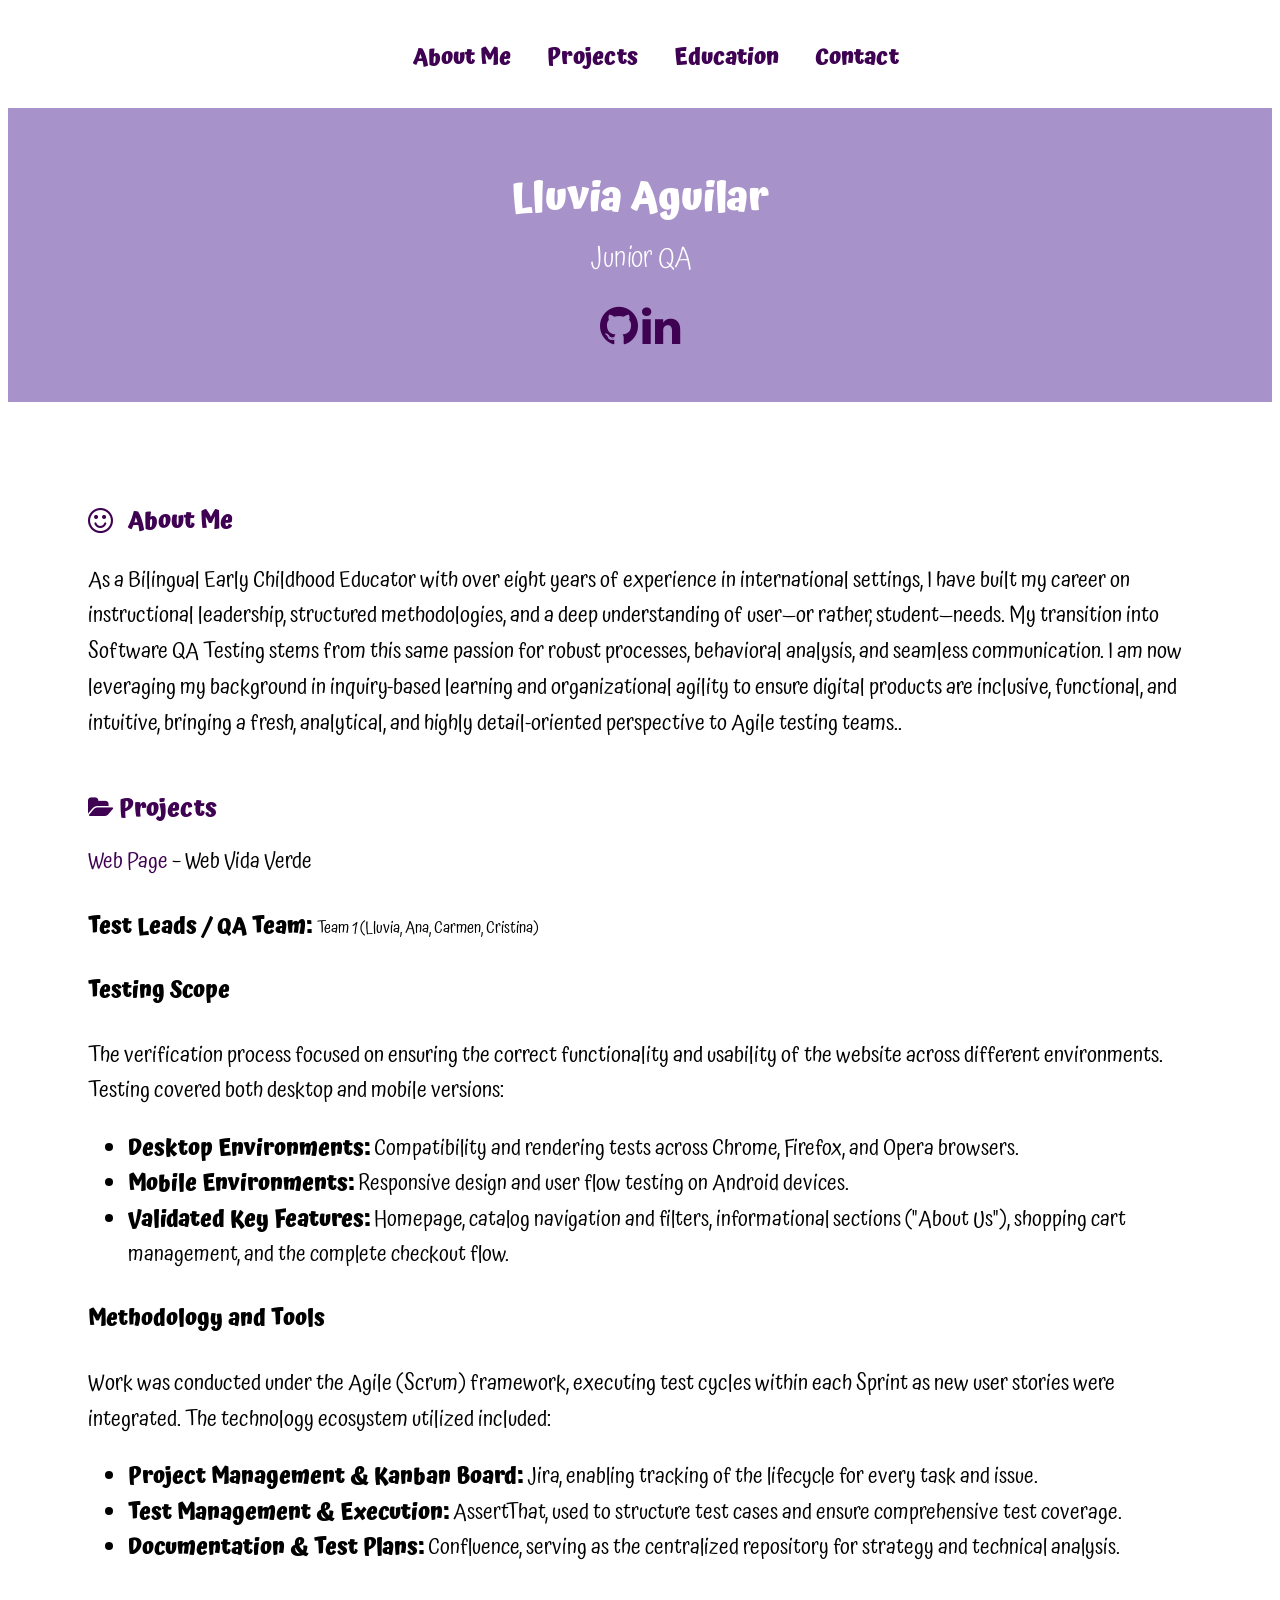
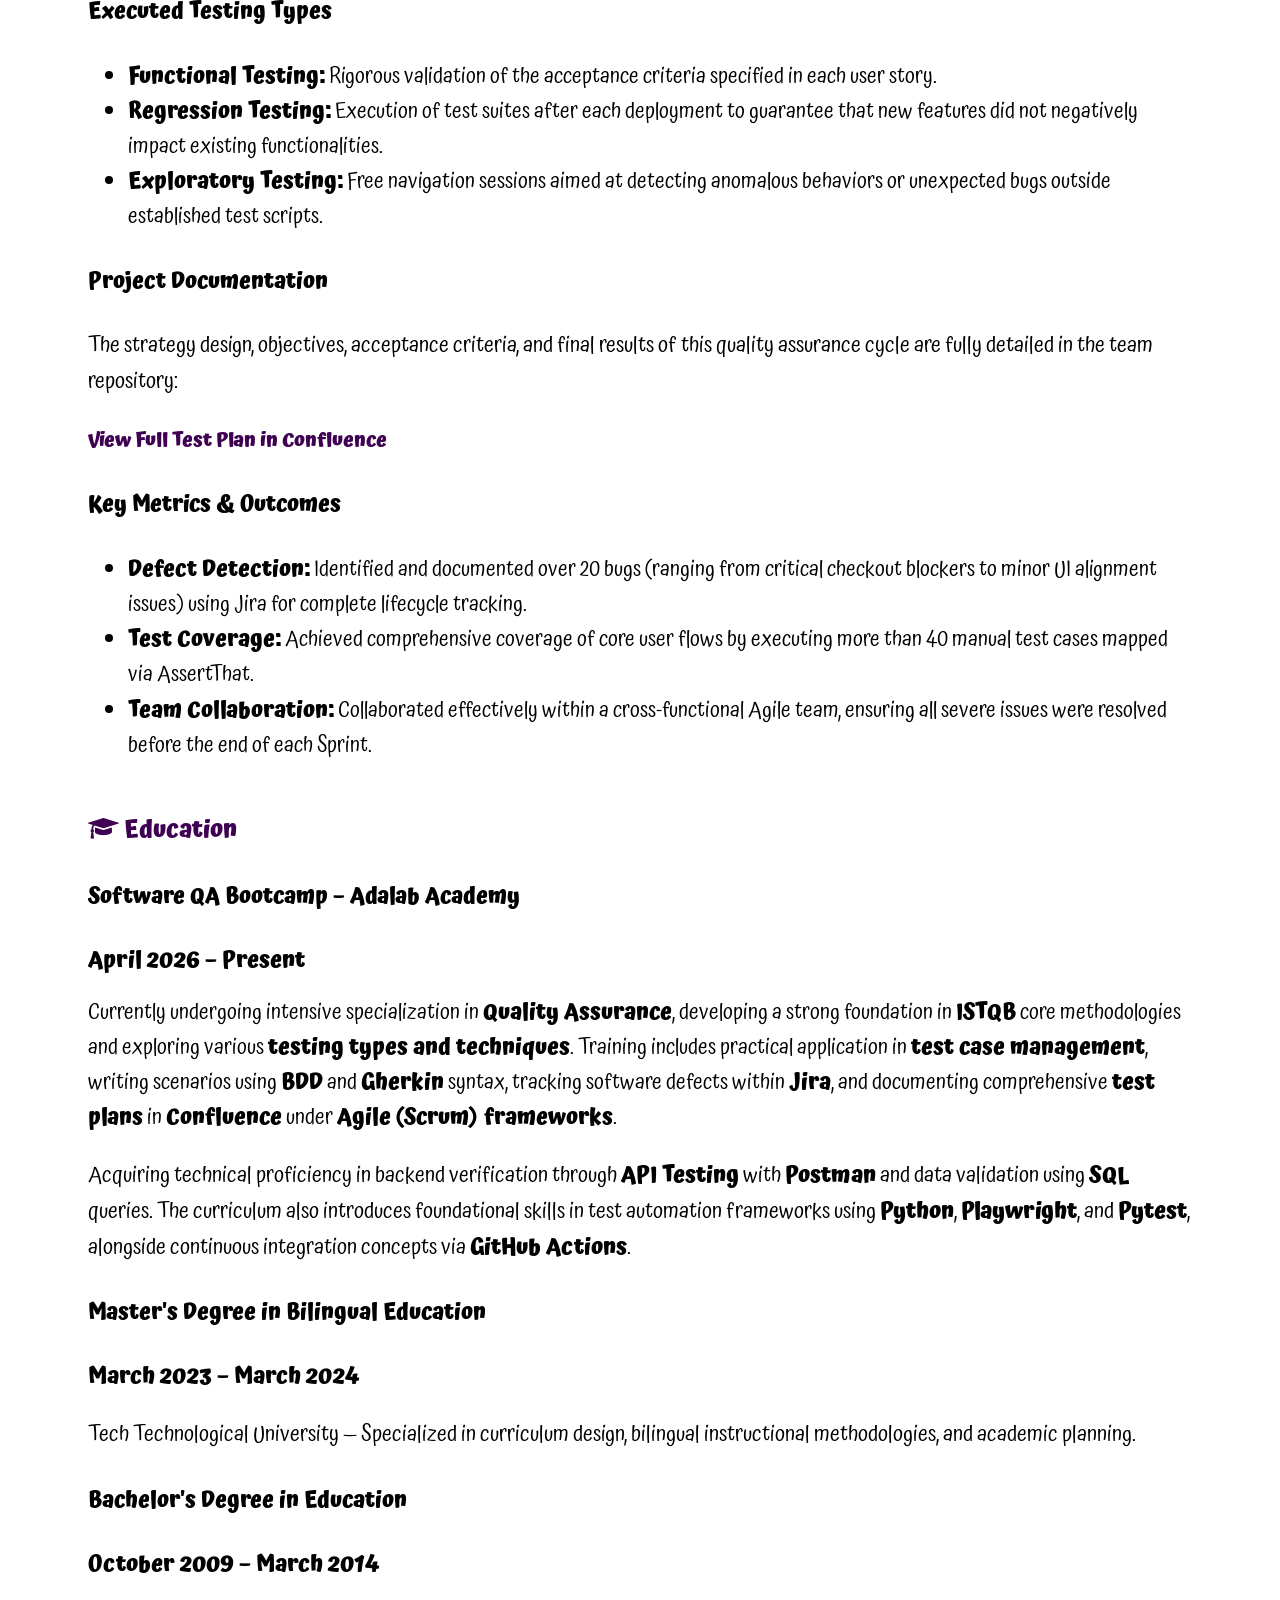
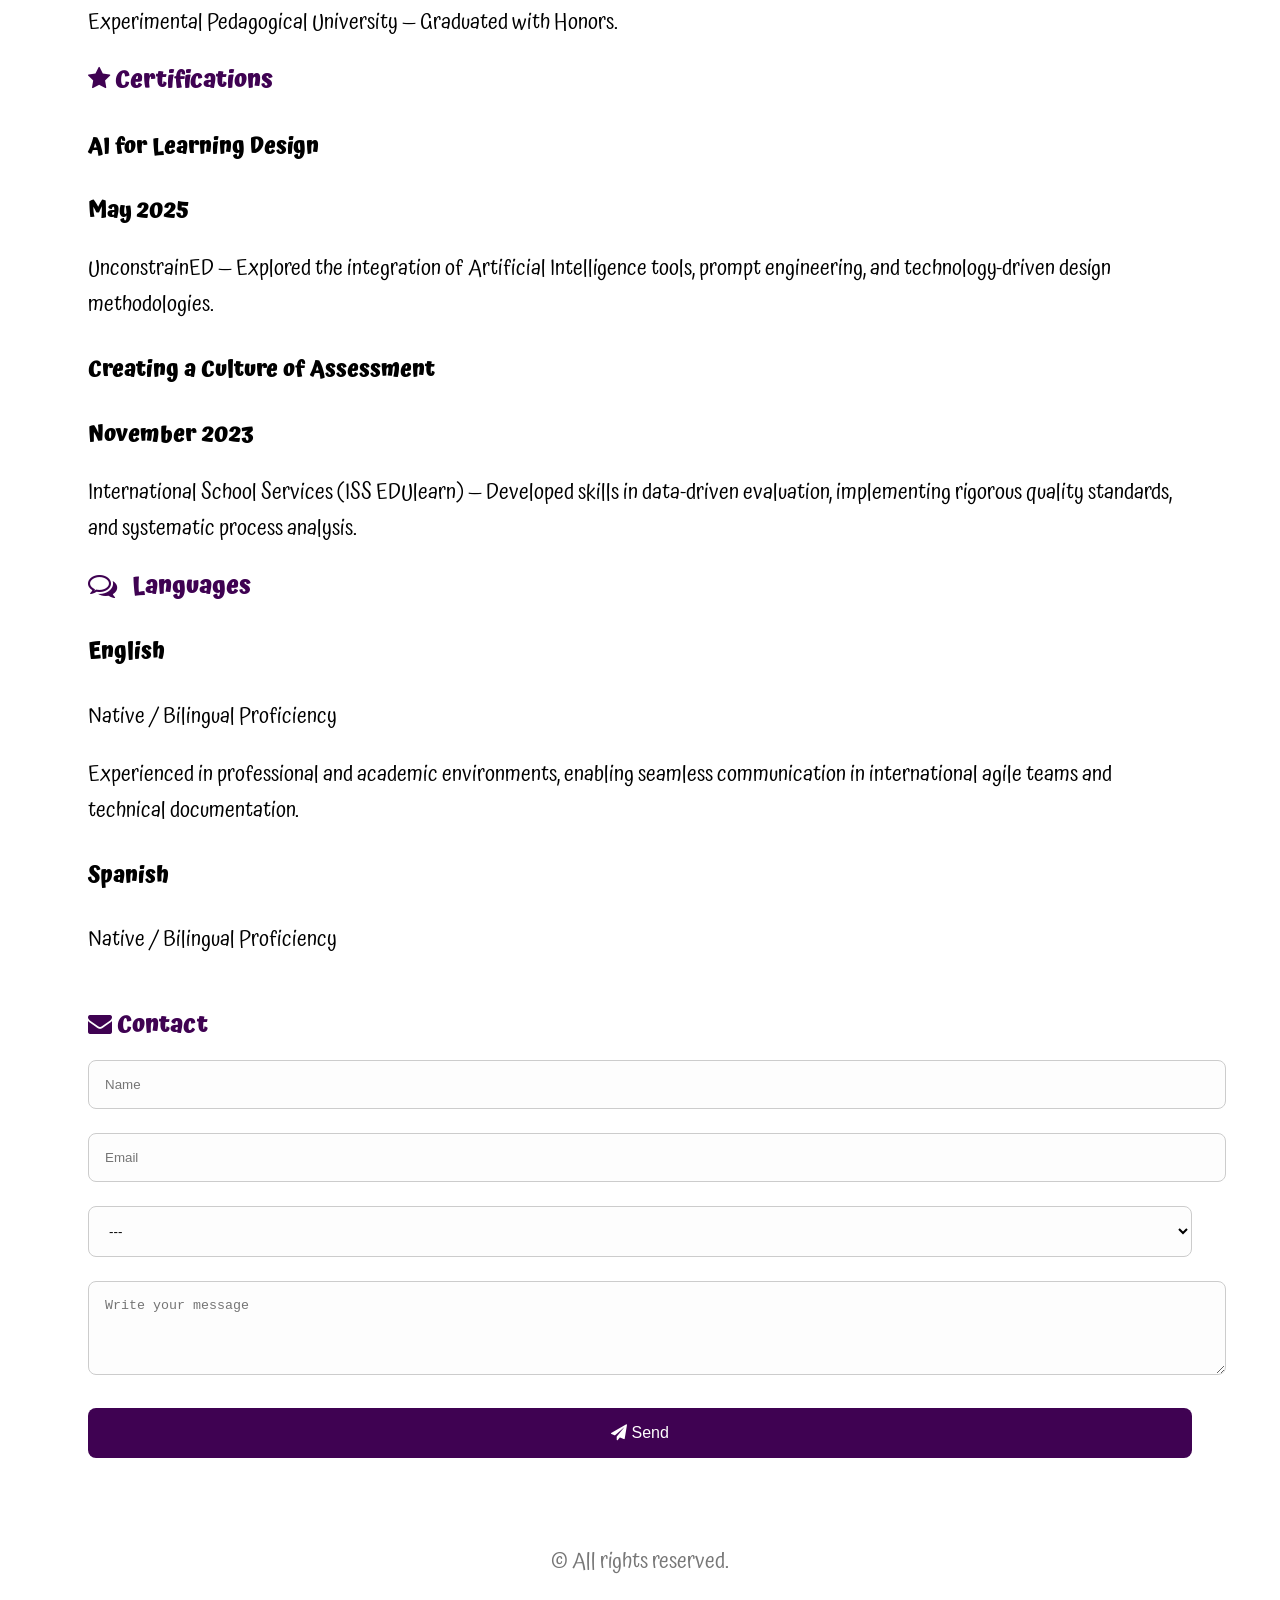
==== commit 44ce4d2e: "Modificado tamaño de letra de link documentación proyecto" ====
--- a/index.html
+++ b/index.html
@@ -88,7 +88,7 @@
   The strategy design, objectives, acceptance criteria, and final results of this quality assurance cycle are fully detailed in the team repository:
 </p>
 <p>
-  <strong><a href="https://bootcampqa-equipo1.atlassian.net/wiki/spaces/E1/pages/98306/Plan+de+Pruebas+-+Web+Vida+Verde" target="_blank" style="color: #3f0252; font-size: 24px;">View Full Test Plan in Confluence</a></strong>
+  <strong><a href="https://bootcampqa-equipo1.atlassian.net/wiki/spaces/E1/pages/98306/Plan+de+Pruebas+-+Web+Vida+Verde" target="_blank" style="color: #3f0252; font-size: 20px;">View Full Test Plan in Confluence</a></strong>
 </p>
  
 <h4>Key Metrics & Outcomes</h4>
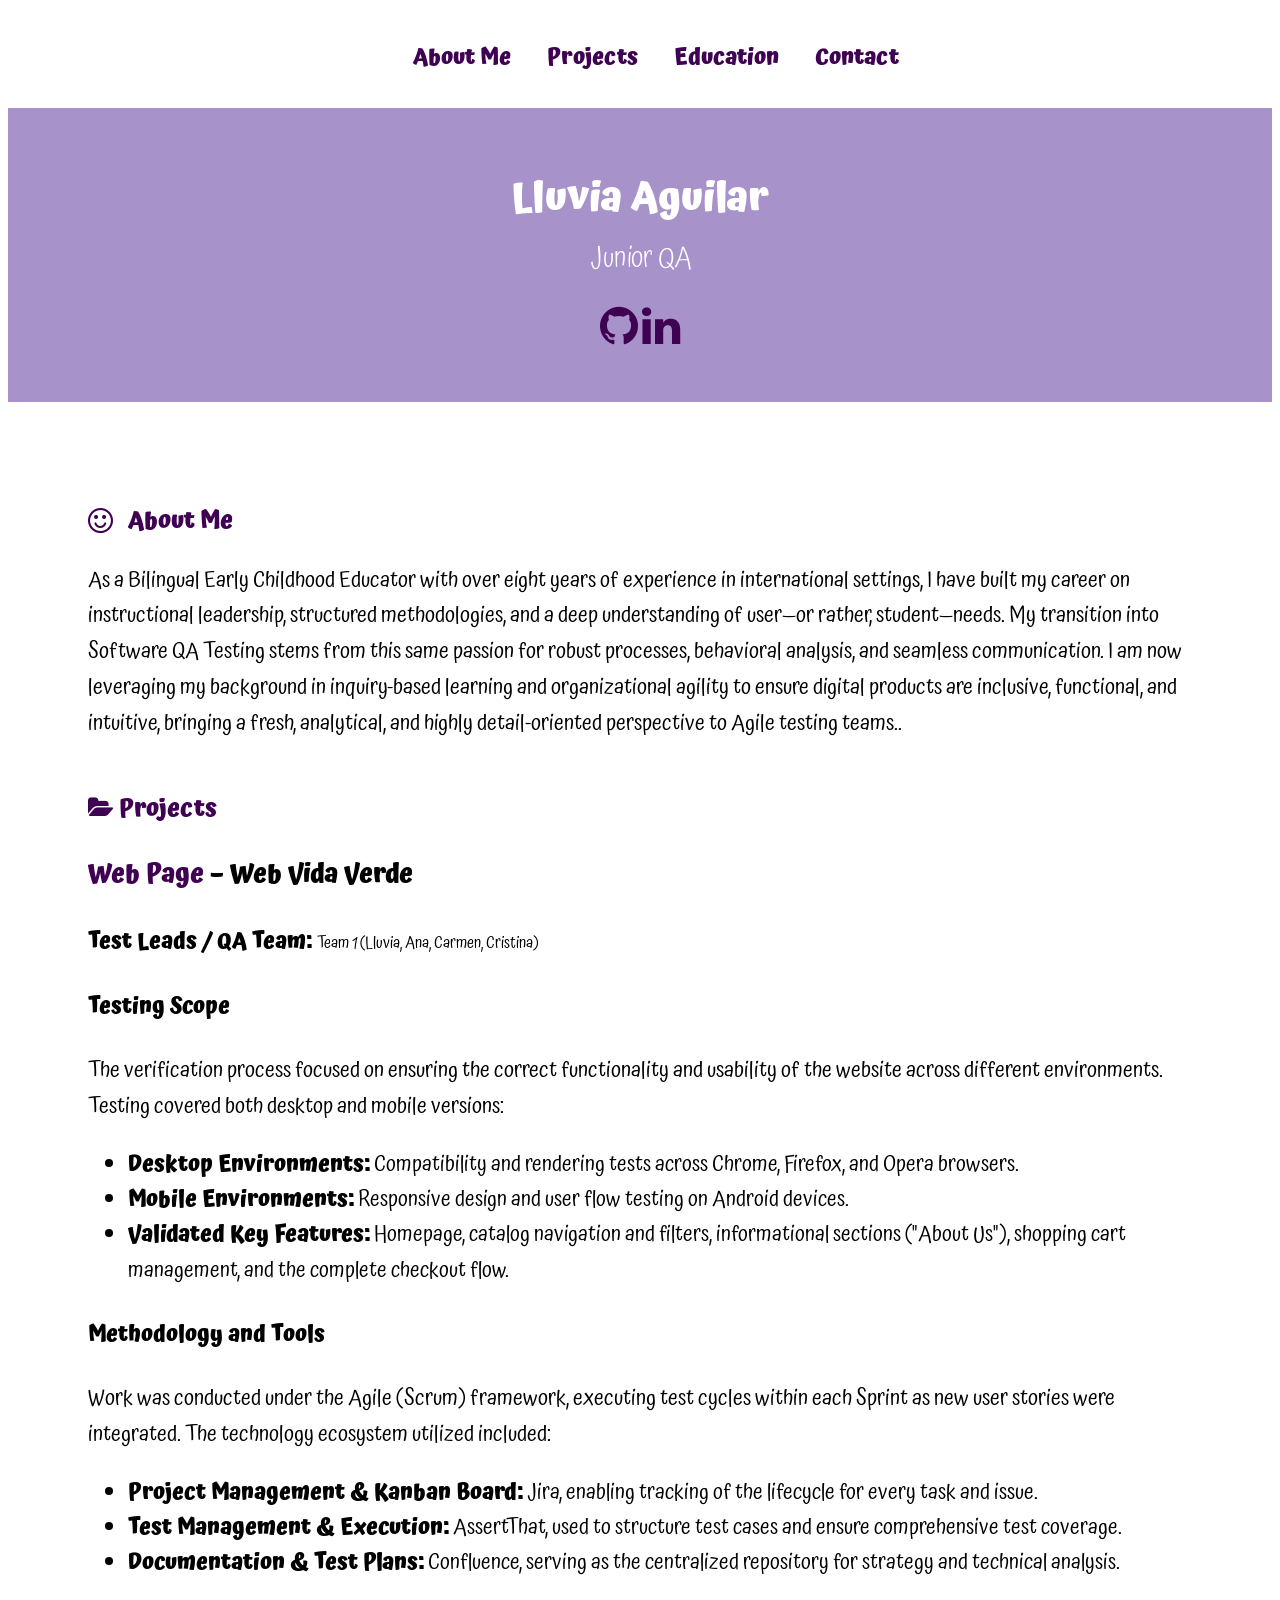
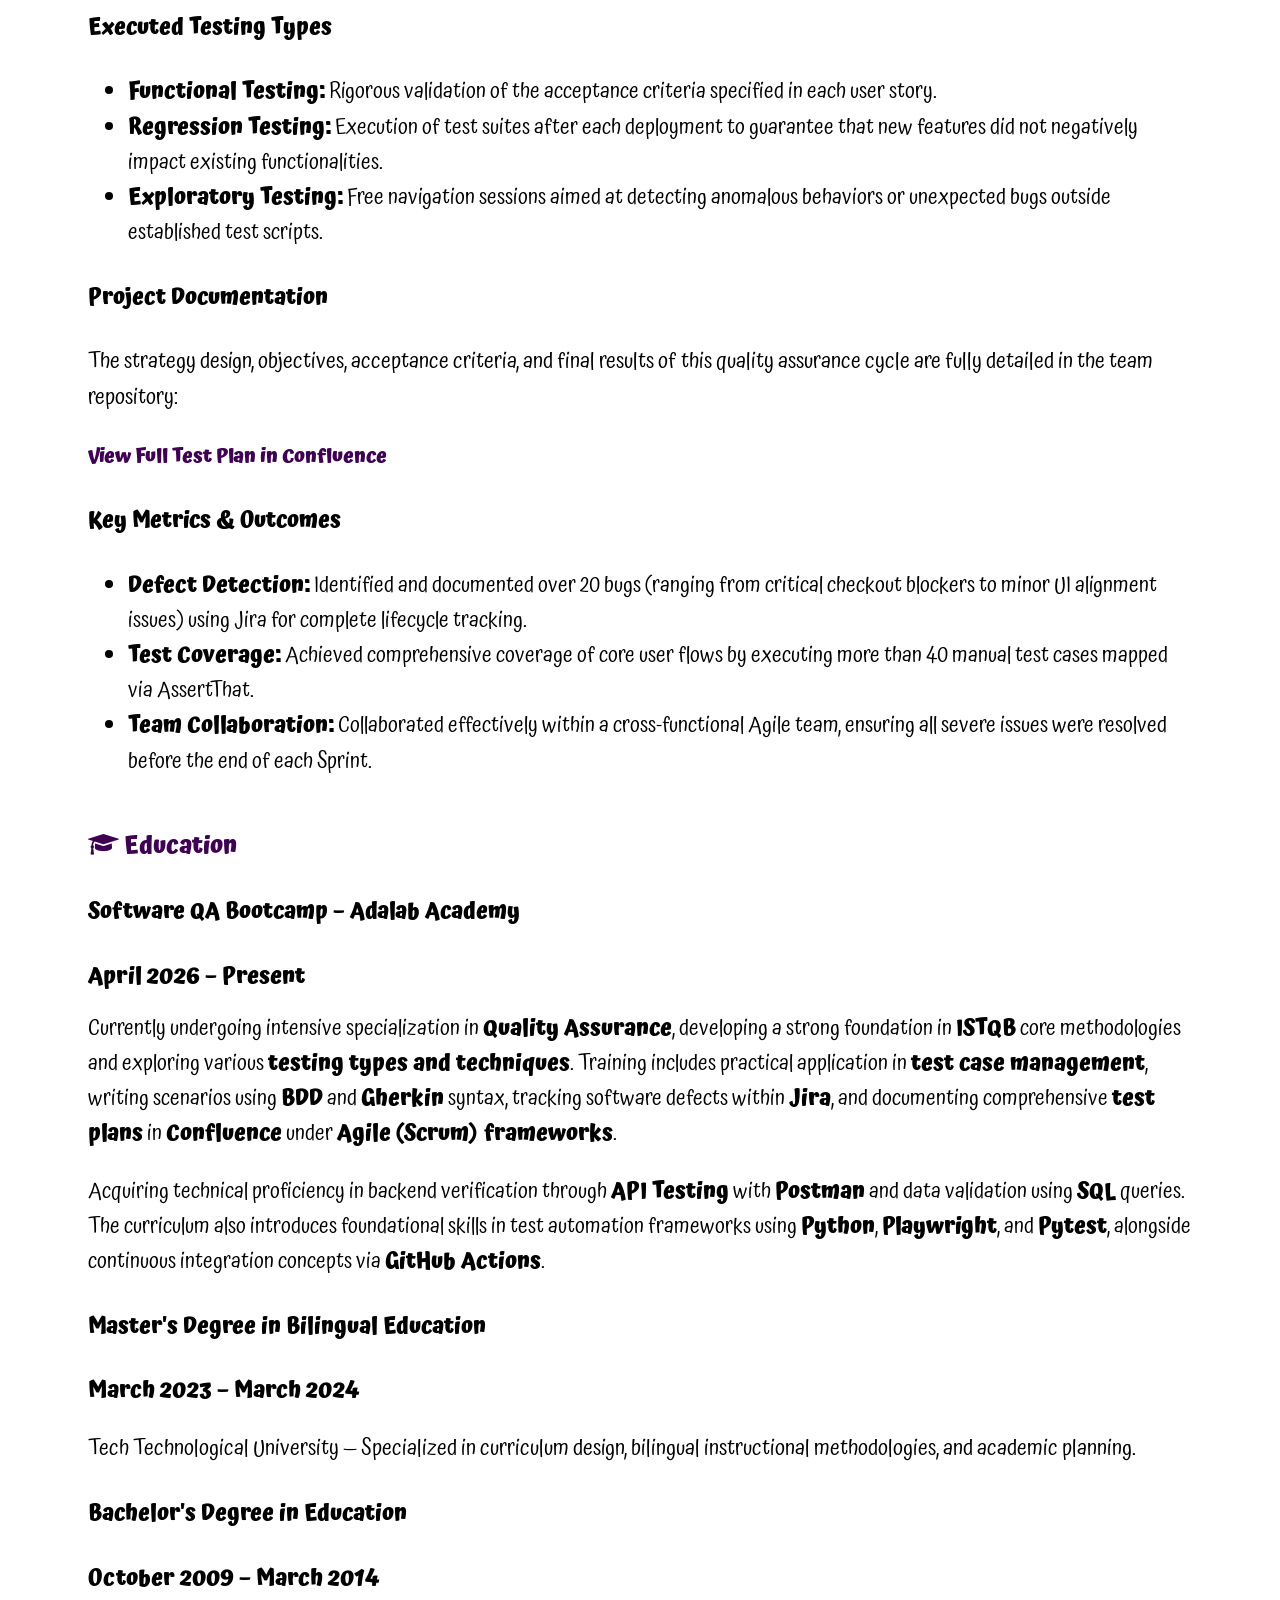
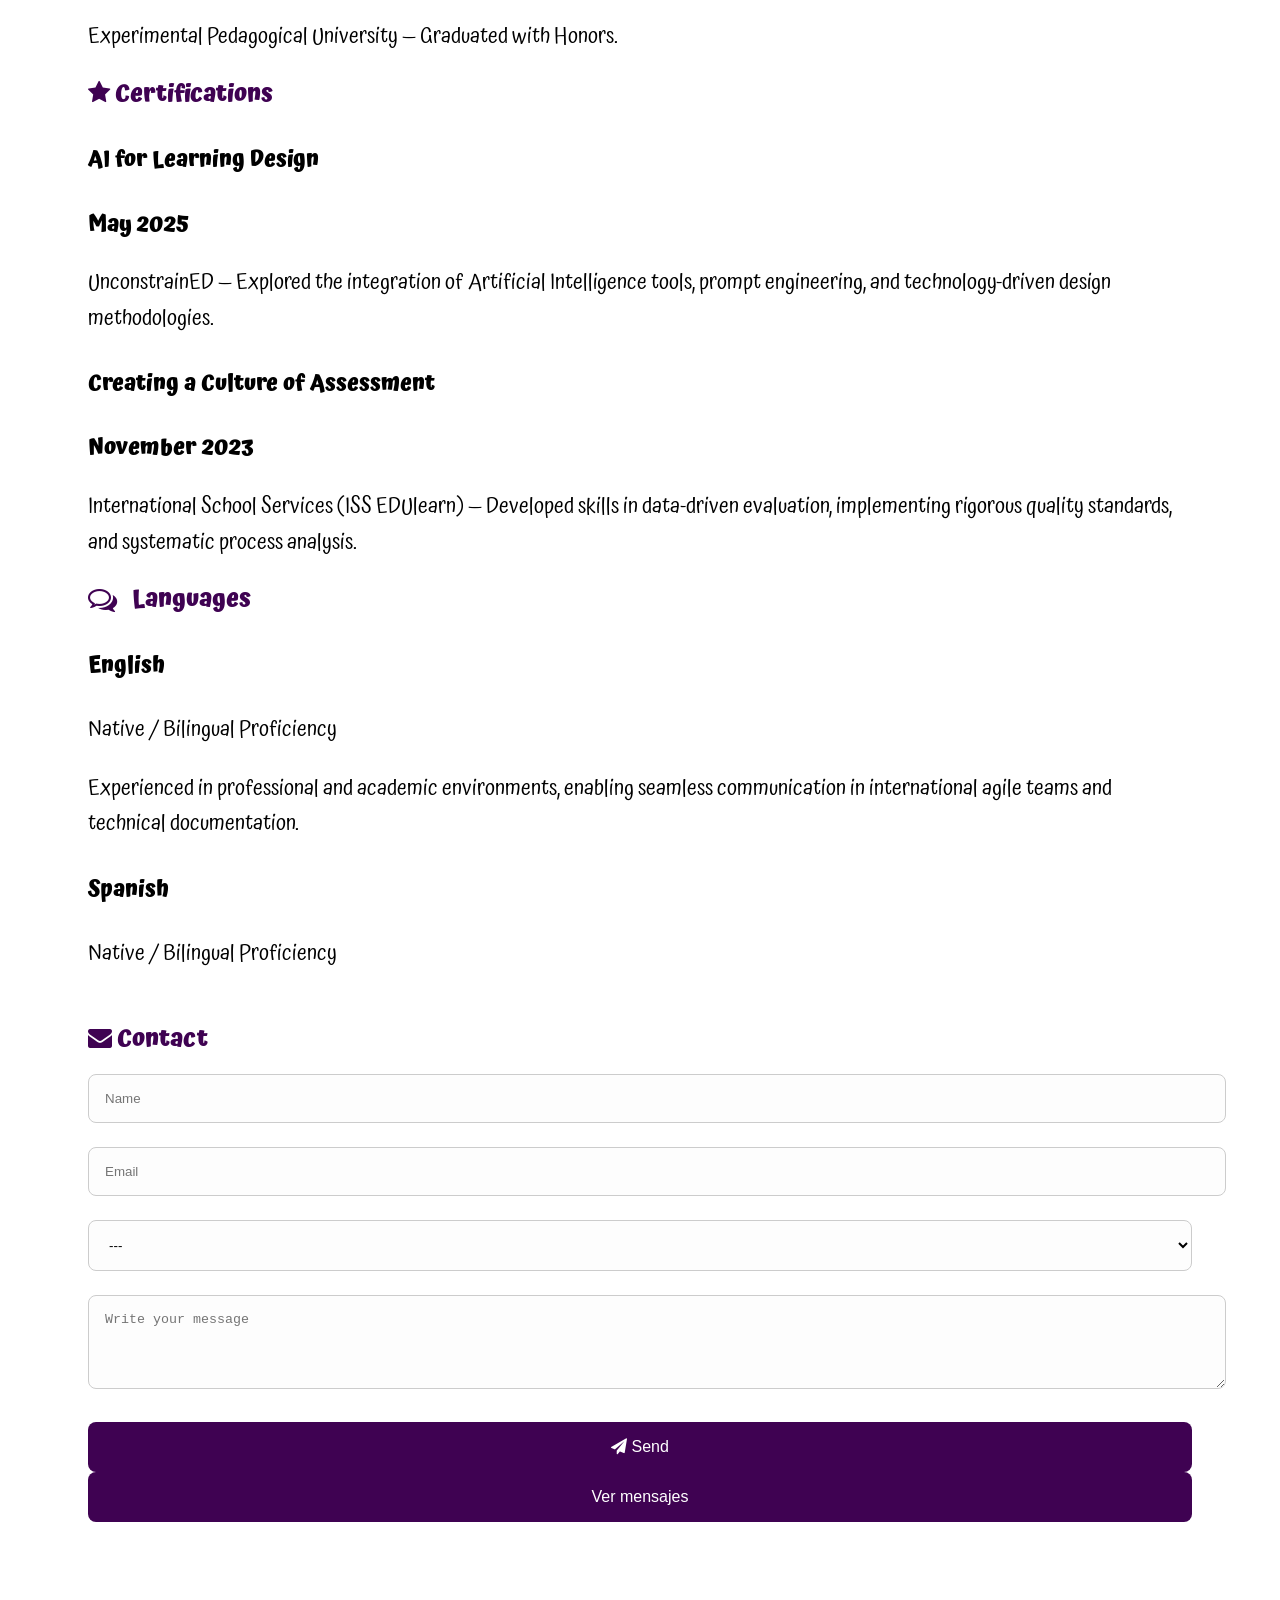
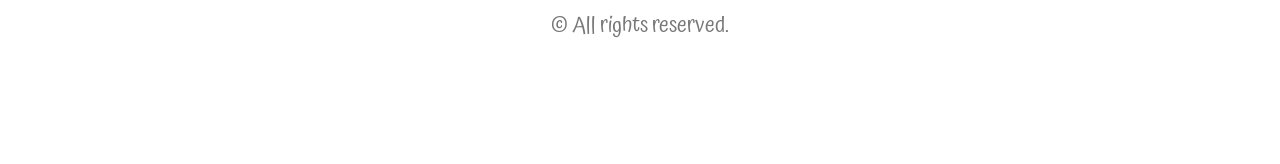
==== commit 5165991d: "Creacion API" ====
--- a/index.html
+++ b/index.html
@@ -7,10 +7,8 @@
   <meta name="description" content="Portfolio QA Junior Lluvia Aguilar" />
   <meta name="author" content="Lluvia Aguilar" />
   <title>Lluvia Aguilar - Portfolio</title>
-  <title>Lluvia Aguilar - Portfolio</title>
 <link href="https://fonts.googleapis.com/css?family=Atma" rel="stylesheet">
 <link href="style.css" rel="stylesheet" />
-  <link href="style.css" rel="stylesheet" />
   <!-- Importar Font Awesome para los iconos -->
   <link rel="stylesheet" href="https://cdnjs.cloudflare.com/ajax/libs/font-awesome/4.7.0/css/font-awesome.min.css" />
 </head>
@@ -50,7 +48,7 @@
         <i class="fa fa-folder-open"></i> Projects
       </h2>
 
-      <h>
+      <h3>
         <a id="linkproyectoapi" href="https://web-qa.dev.adalab.es/" target="_blank">Web Page</a>
         – Web Vida Verde
       </h3>
@@ -115,7 +113,6 @@
     and documenting comprehensive <strong>test plans</strong> in <strong>Confluence</strong> under <strong>Agile (Scrum) frameworks</strong>.
   </p>
   
-  <p>
     Acquiring technical proficiency in backend verification through <strong>API Testing</strong> with 
     <strong>Postman</strong> and data validation using <strong>SQL</strong> queries. The curriculum also introduces 
     foundational skills in test automation frameworks using <strong>Python</strong>, <strong>Playwright</strong>, and 
@@ -173,19 +170,21 @@
     <i class="fa fa-envelope"></i> Contact
   </h2>
   <form id="contactForm" onsubmit="return enviarFormulario(event)">
-    <input id="name" type="text" placeholder="Name" />
-    <input id="email" type="email" placeholder="Email" />
-    <select id="message">
+    <input id="nombre" type="text" placeholder="Name" required />
+    <input id="email" type="email" placeholder="Email" required />
+    <select id="asunto" required>
       <option value="">---</option>
       <option value="info">Information</option>
       <option value="job">Job Opportunity</option>
       <option value="other">Other</option>
     </select>
-    <textarea id="mensaje" rows="4" placeholder="Write your message"></textarea>
+    <textarea id="mensaje" rows="4" placeholder="Write your message" required maxlength="500"></textarea>
     <button id="enviar" type="submit">
       <i class="fa fa-paper-plane"></i> Send
     </button>
   </form>
+  <button id="verMensajes" onclick="mostrarDatos()">Ver mensajes</button>
+<table id="formsTable"></table>
   <p id="formMessage"></p>
 </section>
 
@@ -193,6 +192,6 @@
   <footer>
     <p>&copy; All rights reserved.</p>
   </footer>
+  <script src="script.js" defer></script>
 </body>
-<script src="script.js" defer></script>
 </html>
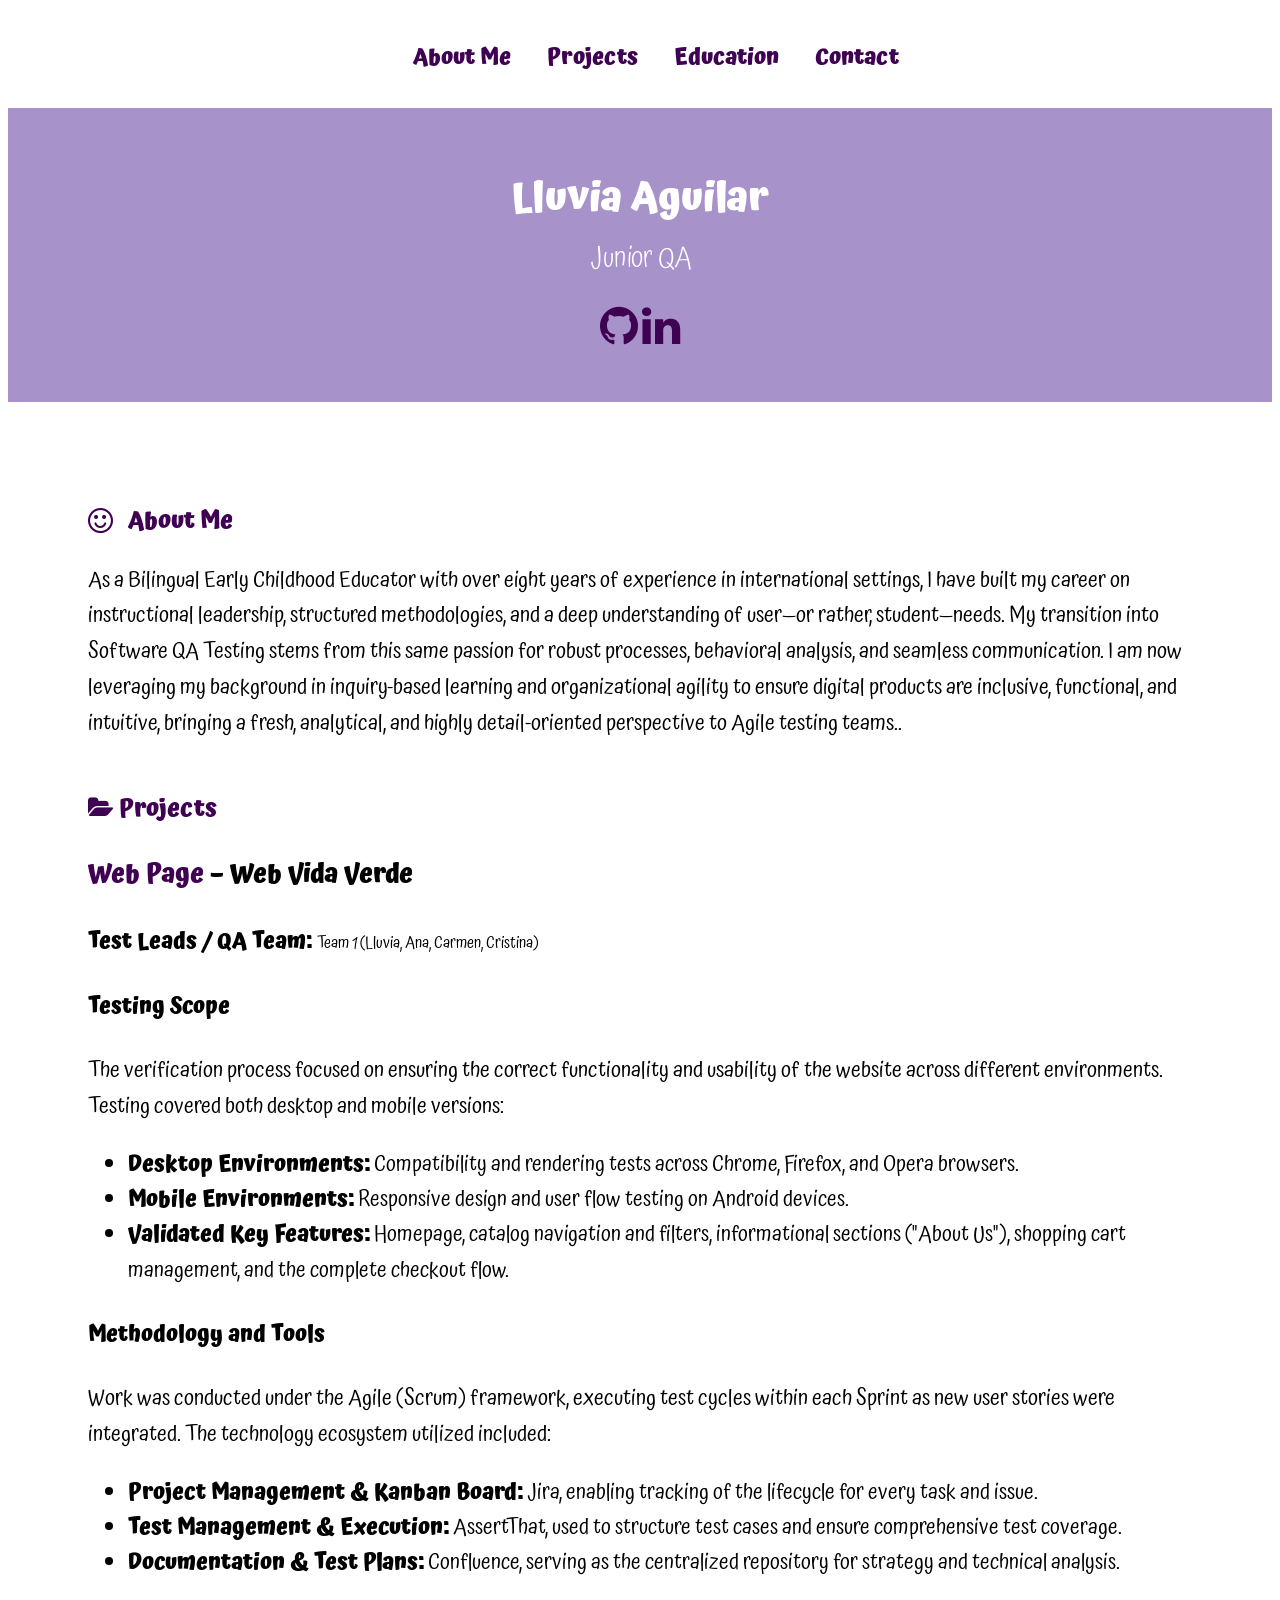
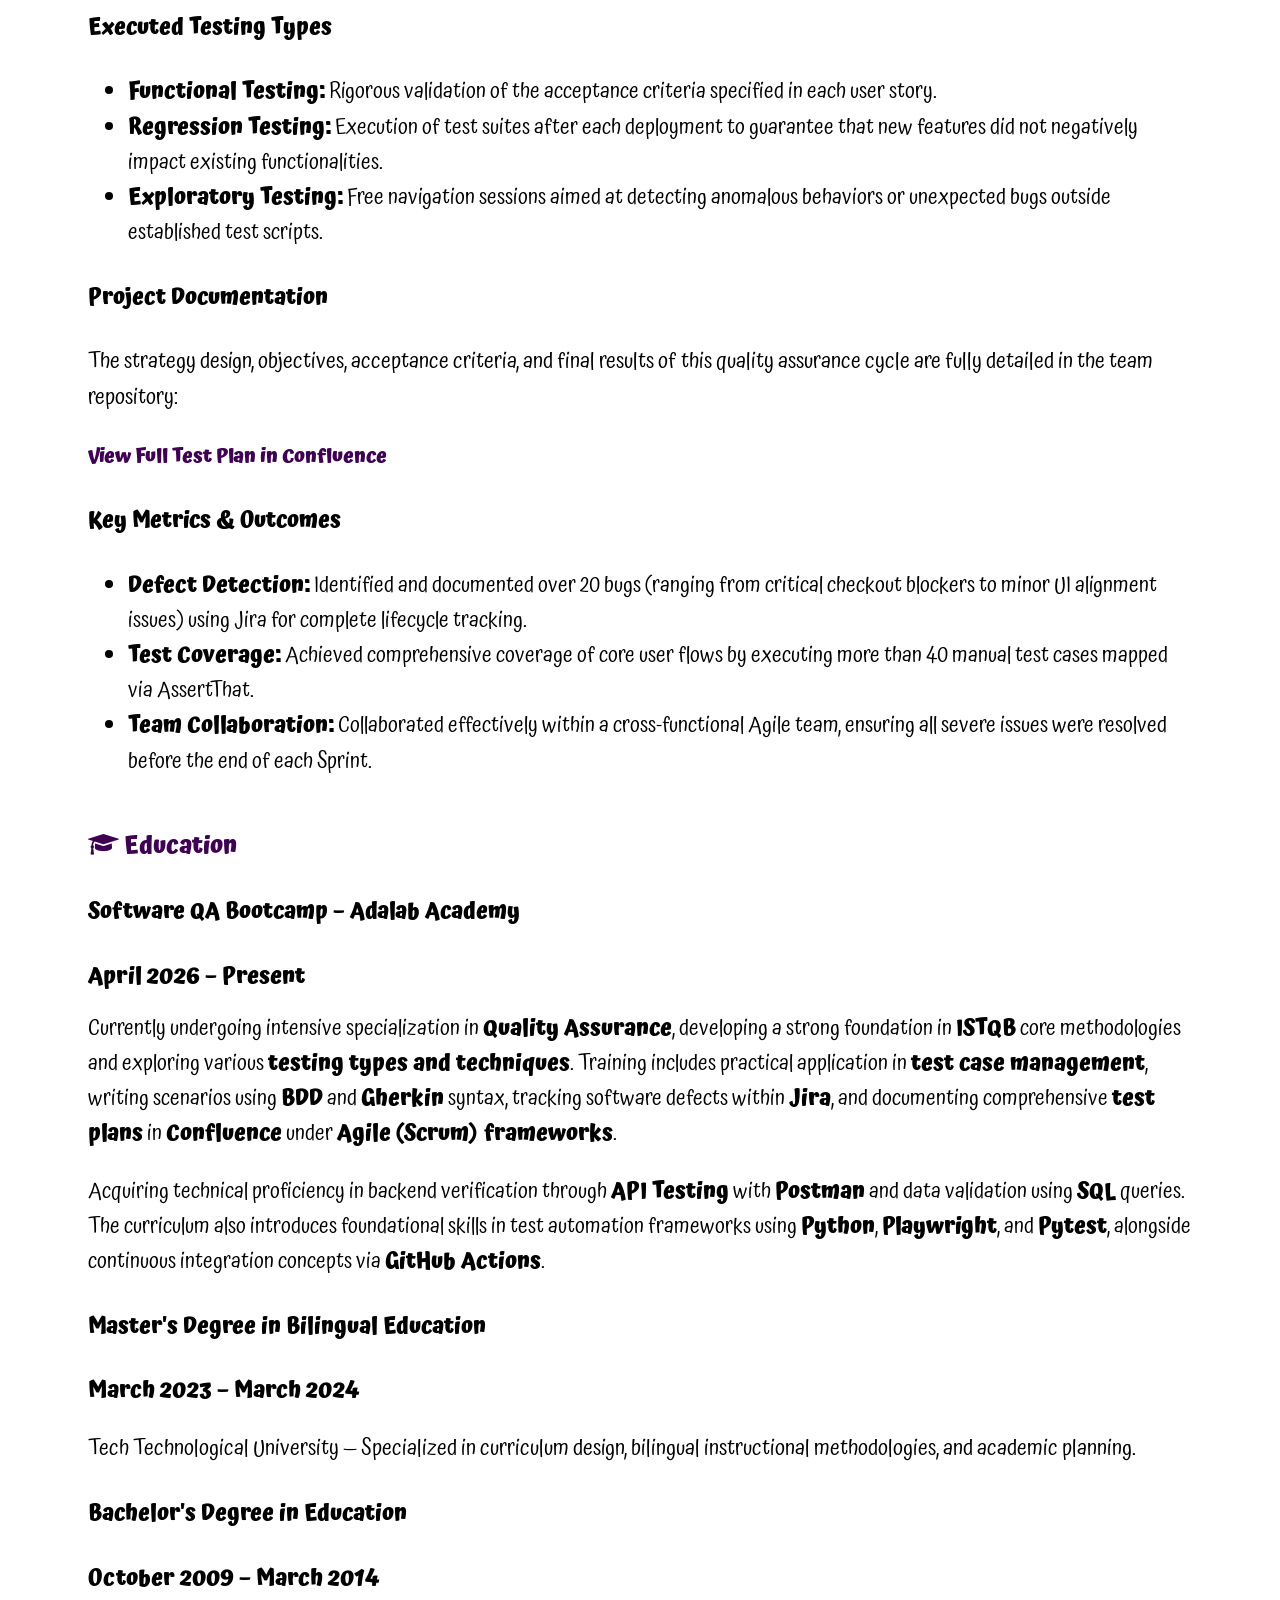
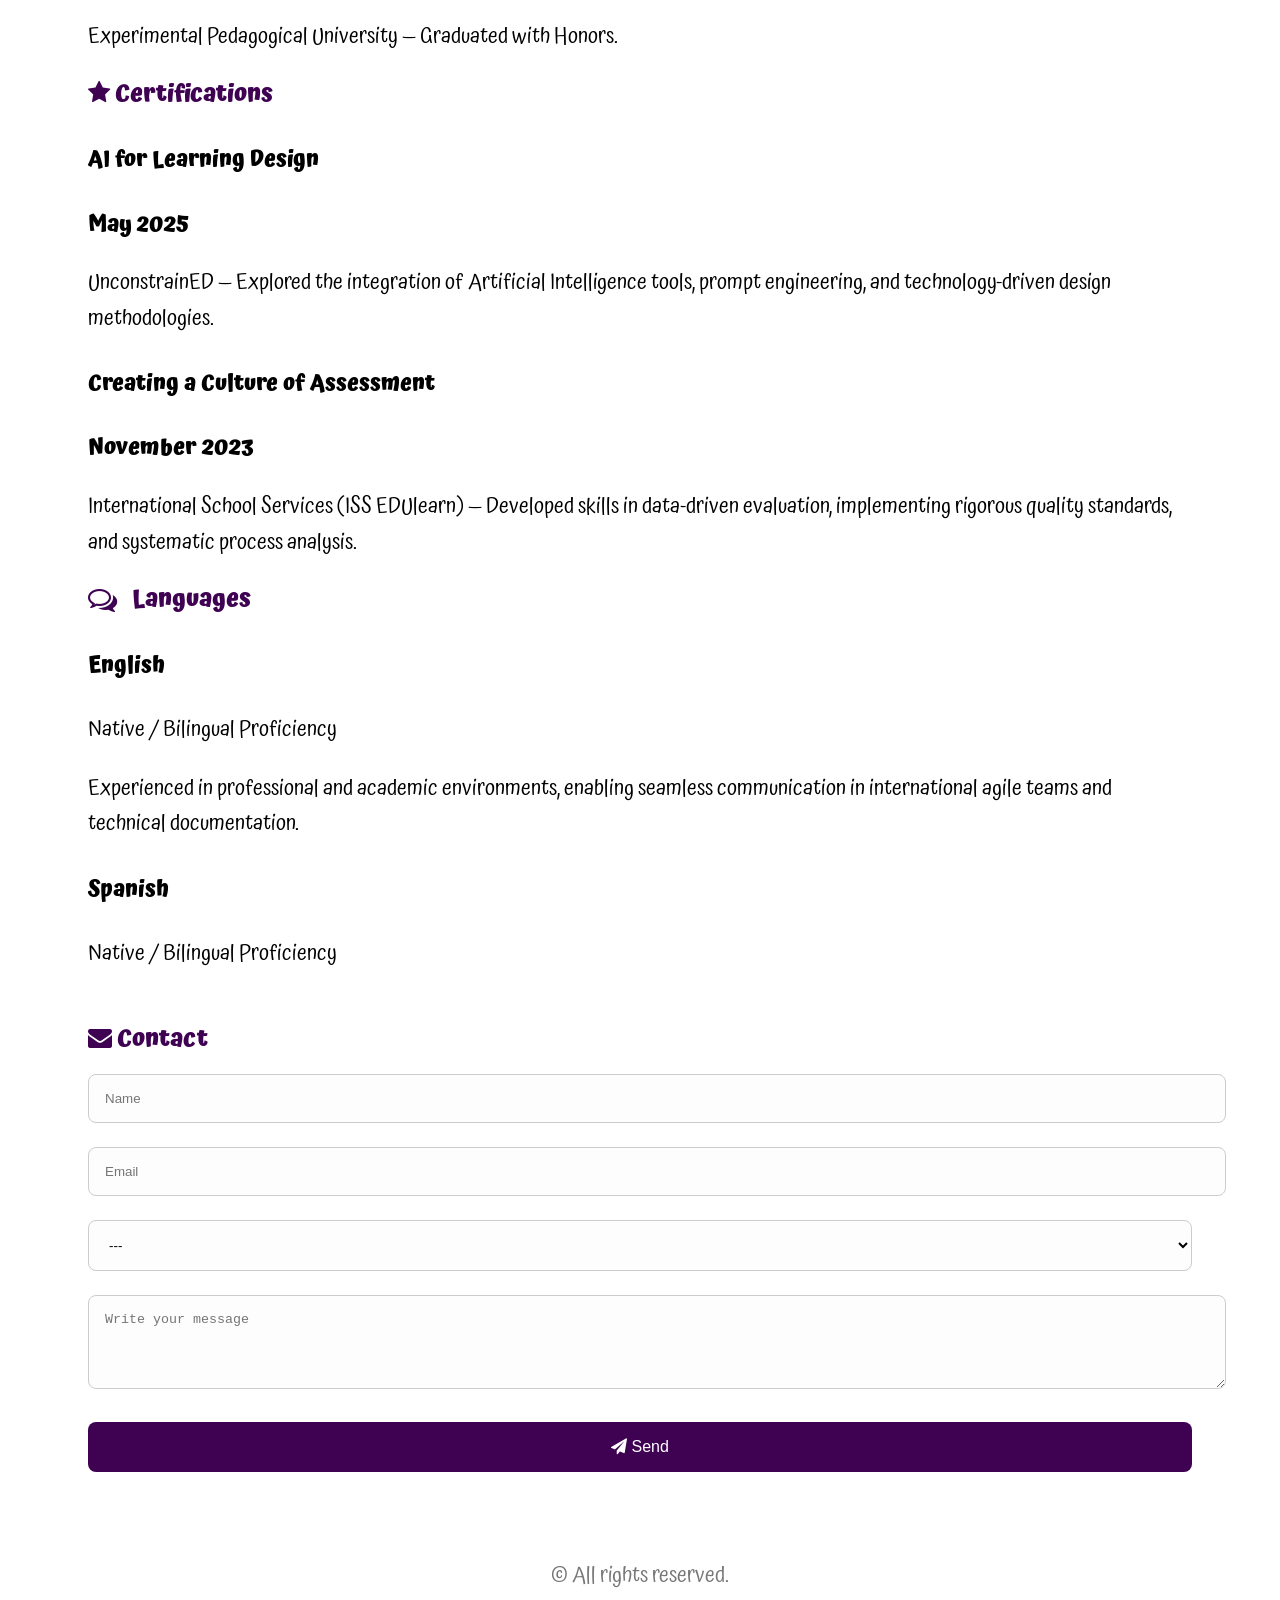
==== commit 46f6509d: "Remove 'Ver mensajes' button and forms table" ====
--- a/index.html
+++ b/index.html
@@ -183,8 +183,6 @@
       <i class="fa fa-paper-plane"></i> Send
     </button>
   </form>
-  <button id="verMensajes" onclick="mostrarDatos()">Ver mensajes</button>
-<table id="formsTable"></table>
   <p id="formMessage"></p>
 </section>
 
